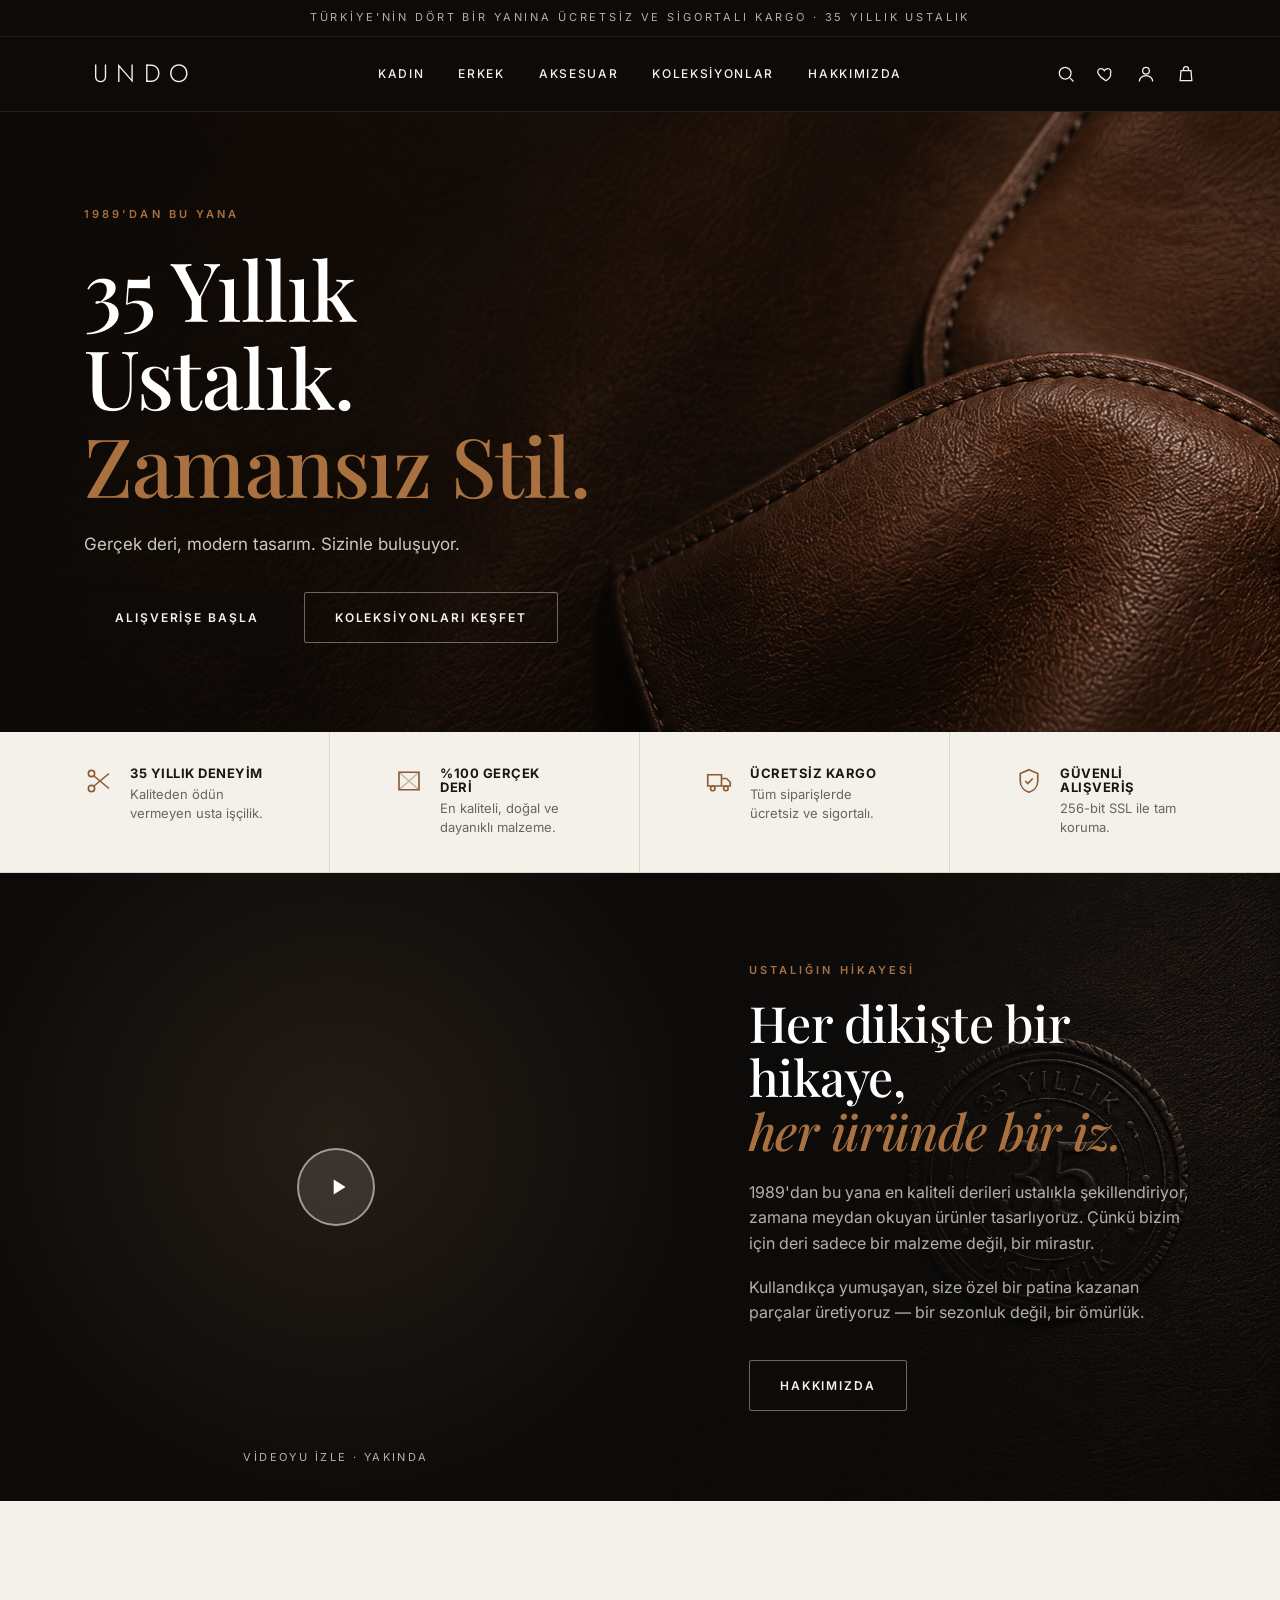
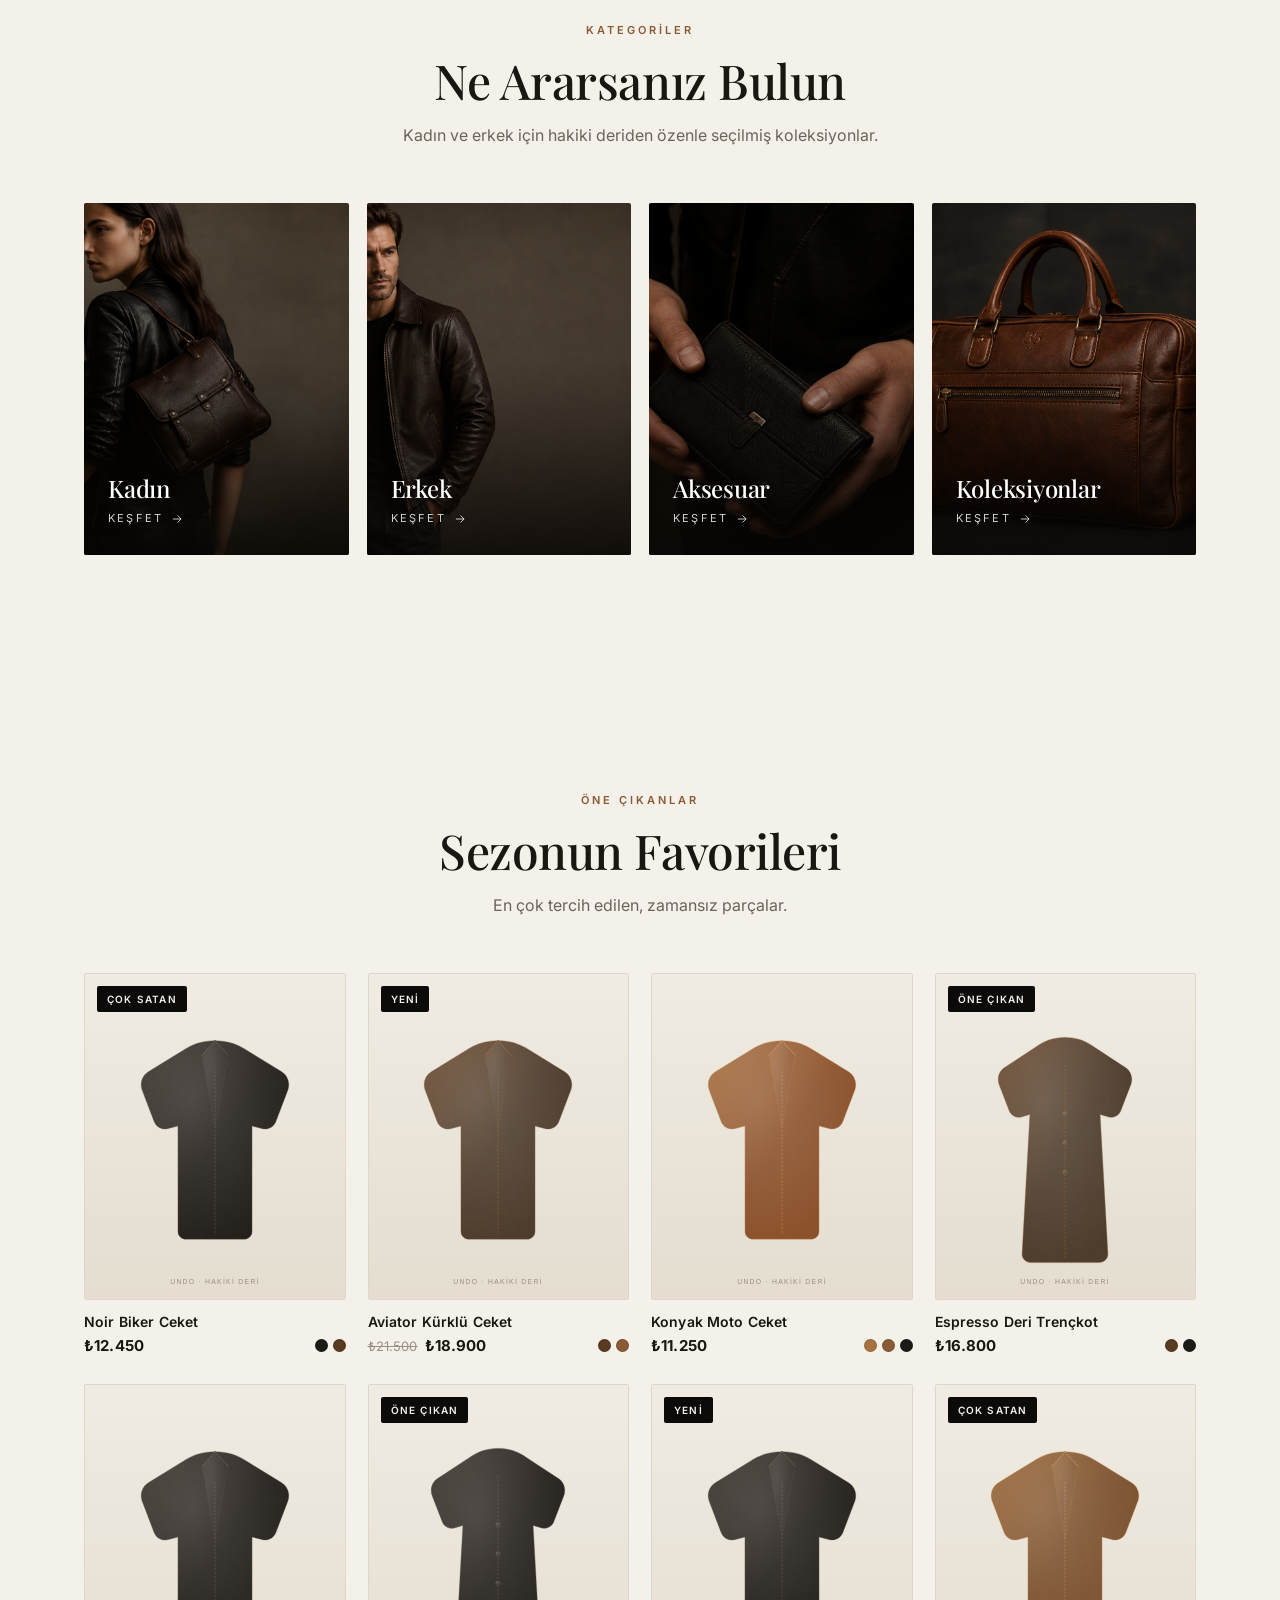
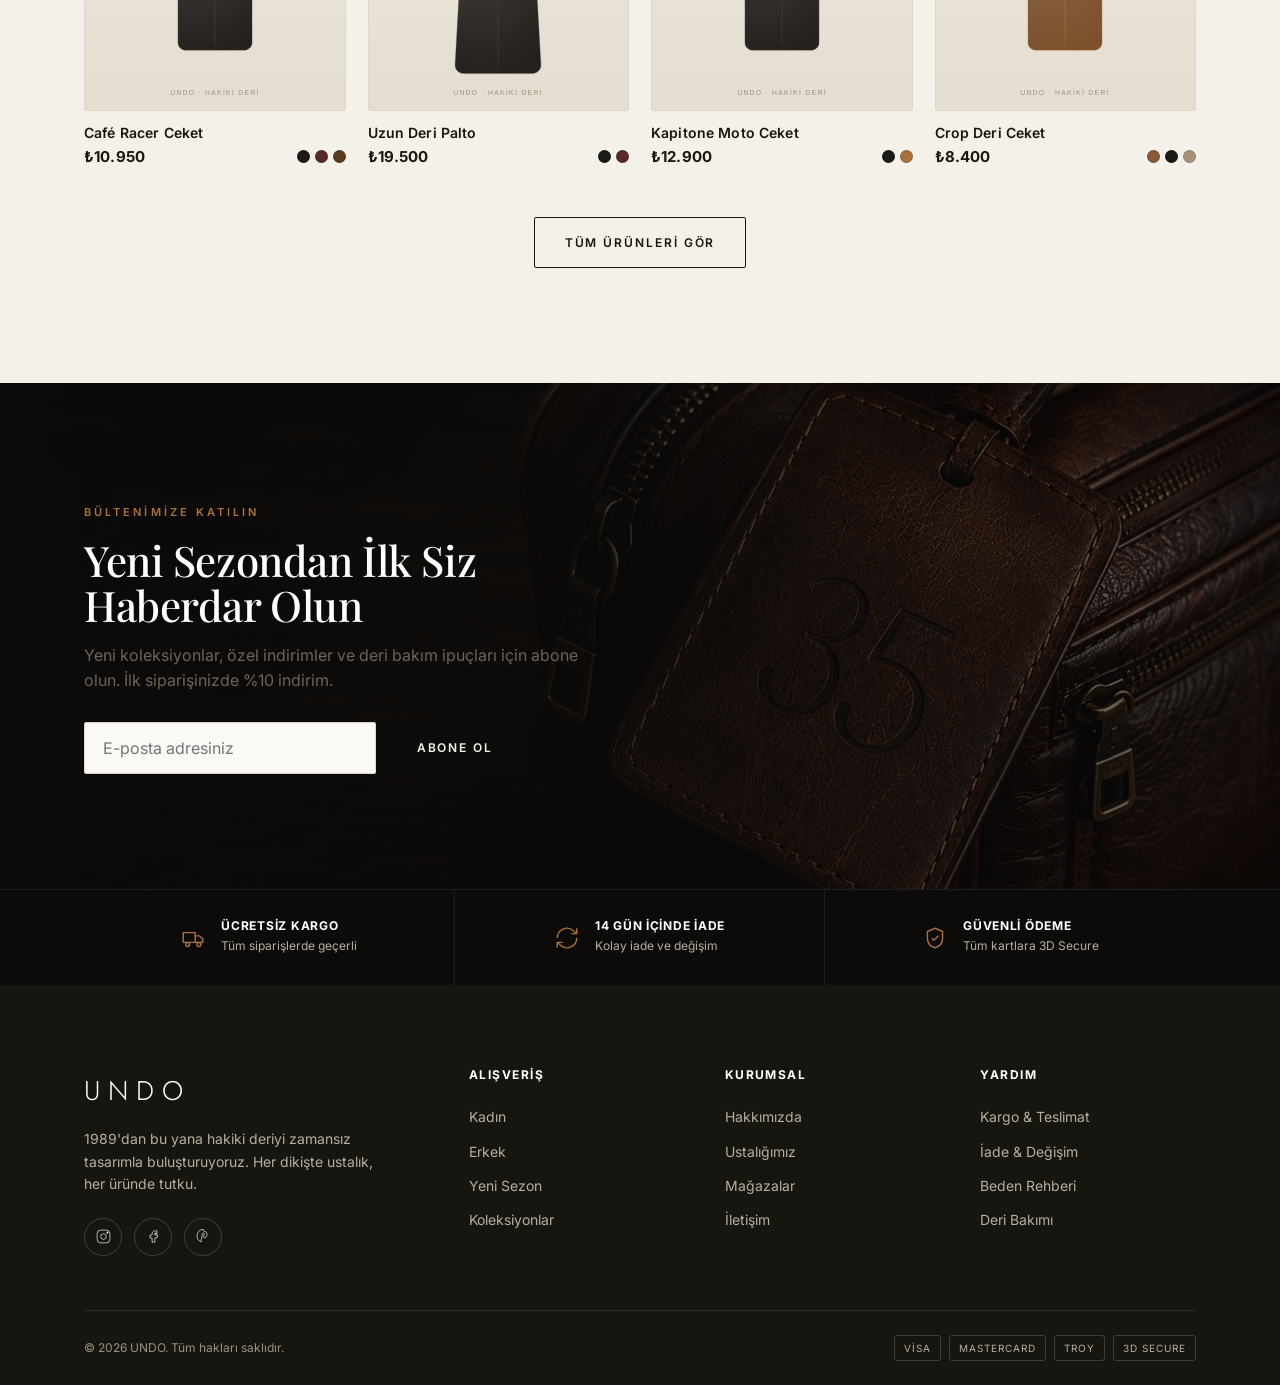
==== index.html @ 6a610bcd "Initial commit — UNDO leather storefront (static site) Full static e-commerce storefront: home, shop" ====
<!DOCTYPE html>
<html lang="tr">
<head>
<meta charset="UTF-8">
<meta name="viewport" content="width=device-width, initial-scale=1">
<title>UNDO — Hakiki Deri Ceket & Palto</title>
<meta name="description" content="35 yıllık ustalık. Zamansız stil. Hakiki deriden el yapımı ceket, palto ve deri giyim koleksiyonu.">
<link rel="preconnect" href="https://fonts.googleapis.com">
<link rel="preconnect" href="https://fonts.gstatic.com" crossorigin>
<link href="https://fonts.googleapis.com/css2?family=Playfair+Display:ital,wght@0,400;0,500;0,600;1,400;1,500&family=Inter:wght@400;500;600;700&family=Jost:wght@300;400;500&display=swap" rel="stylesheet">
<link rel="stylesheet" href="css/style.css">
</head>
<body data-page="home" data-nav="">
<div id="site-header"></div>

<!-- HERO -->
<section class="hero">
  <div class="hero-bg" id="hero-bg"></div>
  <div class="hero-inner">
    <div class="hero-copy">
      <span class="eyebrow" style="color:var(--caramel)">1989'dan bu yana</span>
      <h1>35 Yıllık Ustalık.<span class="thin">Zamansız Stil.</span></h1>
      <p>Gerçek deri, modern tasarım. Sizinle buluşuyor.</p>
      <div class="hero-cta">
        <a href="shop.html" class="btn btn-solid">Alışverişe Başla</a>
        <a href="shop.html" class="btn btn-ghost-dark">Koleksiyonları Keşfet</a>
      </div>
    </div>
  </div>
</section>

<!-- FEATURES -->
<section class="features">
  <div class="wrap" style="padding-inline:0">
    <div class="features-grid" id="feature-strip"></div>
  </div>
</section>

<!-- STORY BAND -->
<section class="story">
  <div class="story-grid">
    <!-- SOL: video alanı — video dosyasını buraya ekle:
         <video src="assets/VIDEO.mp4" poster="assets/hero.png" controls playsinline style="position:absolute;inset:0;width:100%;height:100%;object-fit:cover"></video>
         Video eklendiğinde aşağıdaki play düğmesini/etiketini silebilirsin. -->
    <div class="story-media story-video" id="story-video">
      <button class="video-play" aria-label="Videoyu oynat" onclick="toast('Tanıtım videosu yakında eklenecek')">
        <svg viewBox="0 0 24 24"><path d="M8 5v14l11-7z"/></svg>
      </button>
      <span class="video-label">Videoyu İzle · Yakında</span>
    </div>
    <!-- SAĞ: metin + mühür görseli (arka planda) -->
    <div class="story-copy story-seal reveal">
      <span class="eyebrow" style="color:var(--caramel)">Ustalığın Hikayesi</span>
      <h2>Her dikişte bir hikaye,<br><em>her üründe bir iz.</em></h2>
      <p>1989'dan bu yana en kaliteli derileri ustalıkla şekillendiriyor, zamana meydan okuyan ürünler tasarlıyoruz. Çünkü bizim için deri sadece bir malzeme değil, bir mirastır.</p>
      <p>Kullandıkça yumuşayan, size özel bir patina kazanan parçalar üretiyoruz — bir sezonluk değil, bir ömürlük.</p>
      <a href="about.html" class="btn btn-ghost-dark">Hakkımızda</a>
    </div>
  </div>
</section>

<!-- CATEGORIES -->
<section class="section">
  <div class="wrap">
    <div class="section-head reveal">
      <span class="eyebrow">Kategoriler</span>
      <h2>Ne Ararsanız Bulun</h2>
      <p>Kadın ve erkek için hakiki deriden özenle seçilmiş koleksiyonlar.</p>
    </div>
    <div class="cat-grid reveal" id="home-cats"></div>
  </div>
</section>

<!-- FEATURED PRODUCTS -->
<section class="section">
  <div class="wrap">
    <div class="section-head reveal">
      <span class="eyebrow">Öne Çıkanlar</span>
      <h2>Sezonun Favorileri</h2>
      <p>En çok tercih edilen, zamansız parçalar.</p>
    </div>
    <div class="product-grid cols-4 reveal" id="home-products"></div>
    <div class="center" style="margin-top:48px">
      <a href="shop.html" class="btn btn-outline">Tüm Ürünleri Gör</a>
    </div>
  </div>
</section>

<!-- NEWSLETTER -->
<section class="section news news-photo">
  <div class="wrap">
    <div class="news-inner reveal">
      <span class="eyebrow">Bültenimize Katılın</span>
      <h2>Yeni Sezondan İlk Siz Haberdar Olun</h2>
      <p>Yeni koleksiyonlar, özel indirimler ve deri bakım ipuçları için abone olun. İlk siparişinizde %10 indirim.</p>
      <form class="news-form" onsubmit="event.preventDefault(); this.reset(); toast('Teşekkürler! Aboneliğiniz alındı.');">
        <input type="email" placeholder="E-posta adresiniz" required>
        <button class="btn btn-solid" type="submit">Abone Ol</button>
      </form>
    </div>
  </div>
</section>

<div id="site-footer"></div>

<script src="js/products.js"></script>
<script src="js/auth.js"></script>
<script src="js/app.js"></script>
<script>
  // hero görseli
  document.getElementById("hero-bg").innerHTML = `<img src="${ASSETS.hero}" alt="">`;
  // feature strip
  document.getElementById("feature-strip").innerHTML = [
    [IC.scissors,"35 Yıllık Deneyim","Kaliteden ödün vermeyen usta işçilik."],
    [IC.leather,"%100 Gerçek Deri","En kaliteli, doğal ve dayanıklı malzeme."],
    [IC.truck,"Ücretsiz Kargo","Tüm siparişlerde ücretsiz ve sigortalı."],
    [IC.shield,"Güvenli Alışveriş","256-bit SSL ile tam koruma."],
  ].map(([ic,t,p])=>`<div class="feature">${ic}<div><h4>${t}</h4><p>${p}</p></div></div>`).join("");
</script>
</body>
</html>
---- css/style.css ----
/* ============================================================
   35 — Leather Atelier  ·  Design System
   Modern luxury · minimal · warm
   ============================================================ */

/* ---------- Design Tokens ---------- */
:root {
  /* Surfaces */
  --ink:        #0c0b0a;   /* near-black header / footer */
  --ink-soft:   #17150f;
  --cream:      #f4f1ea;   /* page background */
  --cream-2:    #eae5db;   /* alt band */
  --paper:      #fbf9f5;   /* cards */
  --line:       #ded7c9;   /* hairlines */
  --line-dark:  #2a2620;

  /* Text */
  --text:       #1a1712;
  --text-soft:  #6d6459;
  --text-mute:  #9a9184;
  --on-dark:    #f4f1ea;
  --on-dark-soft:#b7 afa0;
  --on-dark-soft:#b7afa0;

  /* Leather accents */
  --tan:        #8a5a34;
  --tan-deep:   #6b431f;
  --caramel:    #a9713f;
  --espresso:   #3b2a1c;

  /* Feedback */
  --gold:       #b8863b;

  /* Type */
  --serif: "Playfair Display", "Times New Roman", serif;
  --sans:  "Inter", "Helvetica Neue", Arial, sans-serif;

  /* Rhythm */
  --wrap: 1240px;
  --gutter: clamp(20px, 5vw, 64px);
  --radius: 2px;
  --ease: cubic-bezier(.22,.61,.36,1);
  --shadow: 0 18px 50px -24px rgba(30,22,12,.35);
  --shadow-sm: 0 8px 24px -16px rgba(30,22,12,.4);
}

/* ---------- Reset ---------- */
*,*::before,*::after { box-sizing: border-box; margin: 0; padding: 0; }
html { scroll-behavior: smooth; -webkit-text-size-adjust: 100%; }
body {
  font-family: var(--sans);
  background: var(--cream);
  color: var(--text);
  line-height: 1.6;
  font-size: 16px;
  -webkit-font-smoothing: antialiased;
  text-rendering: optimizeLegibility;
  overflow-x: hidden;
}
img { max-width: 100%; display: block; }
a { color: inherit; text-decoration: none; }
button { font-family: inherit; cursor: pointer; border: none; background: none; color: inherit; }
ul { list-style: none; }
input, select, textarea { font-family: inherit; font-size: inherit; color: inherit; }

h1,h2,h3,h4 { font-family: var(--serif); font-weight: 500; line-height: 1.08; letter-spacing: -0.01em; }

/* ---------- Layout helpers ---------- */
.wrap { max-width: var(--wrap); margin-inline: auto; padding-inline: var(--gutter); }
.eyebrow {
  font-size: 11px; letter-spacing: .28em; text-transform: uppercase;
  color: var(--tan); font-weight: 600;
}
.center { text-align: center; }
.muted { color: var(--text-soft); }

/* ---------- Buttons ---------- */
.btn {
  display: inline-flex; align-items: center; justify-content: center; gap: 10px;
  padding: 15px 30px; font-size: 12px; letter-spacing: .16em; text-transform: uppercase;
  font-weight: 600; border-radius: var(--radius); transition: all .35s var(--ease);
  border: 1px solid transparent; white-space: nowrap;
}
.btn-solid { background: var(--ink); color: var(--on-dark); }
.btn-solid:hover { background: var(--tan-deep); transform: translateY(-2px); }
.btn-outline { background: transparent; color: var(--text); border-color: var(--text); }
.btn-outline:hover { background: var(--text); color: var(--cream); }
.btn-ghost-dark { background: transparent; color: var(--on-dark); border-color: rgba(244,241,234,.4); }
.btn-ghost-dark:hover { background: var(--on-dark); color: var(--ink); border-color: var(--on-dark); }
.btn-block { width: 100%; }
.btn-sm { padding: 11px 20px; font-size: 11px; }

/* ============================================================
   HEADER
   ============================================================ */
.topbar {
  background: var(--ink); color: var(--on-dark);
  text-align: center; font-size: 11px; letter-spacing: .26em; text-transform: uppercase;
  padding: 9px 16px; border-bottom: 1px solid rgba(244,241,234,.08);
  color: var(--on-dark-soft);
}
.site-header {
  position: sticky; top: 0; z-index: 60;
  background: var(--ink); color: var(--on-dark);
  border-bottom: 1px solid rgba(244,241,234,.1);
}
.header-inner {
  display: grid; grid-template-columns: 1fr auto 1fr; align-items: center;
  height: 74px; gap: 20px;
}
.brand { display: flex; align-items: baseline; font-family: "Jost", var(--sans); }
.brand .mark { font-size: 25px; font-weight: 300; line-height: 1; letter-spacing: .34em; text-transform: uppercase; padding-left: .34em; }
.brand .sub { font-size: 9px; letter-spacing: .3em; text-transform: uppercase; color: var(--on-dark-soft); font-family: var(--sans); }

.main-nav { display: flex; justify-content: center; gap: 34px; }
.main-nav a {
  font-size: 12px; letter-spacing: .14em; text-transform: uppercase; font-weight: 500;
  color: var(--on-dark); position: relative; padding: 6px 0; transition: color .3s;
}
.main-nav a::after {
  content: ""; position: absolute; left: 0; bottom: -2px; height: 1px; width: 0;
  background: var(--caramel); transition: width .35s var(--ease);
}
.main-nav a:hover { color: #fff; }
.main-nav a:hover::after, .main-nav a.active::after { width: 100%; }
.main-nav a.active { color: #fff; }

.header-actions { display: flex; justify-content: flex-end; align-items: center; gap: 20px; }
.icon-btn { display: inline-flex; color: var(--on-dark); transition: color .3s, transform .3s; position: relative; }
.icon-btn:hover { color: var(--caramel); transform: translateY(-1px); }
.icon-btn svg { width: 20px; height: 20px; stroke-width: 1.5; }
.cart-count {
  position: absolute; top: -8px; right: -10px; min-width: 17px; height: 17px; padding: 0 4px;
  background: var(--caramel); color: #fff; border-radius: 999px;
  font-size: 10px; font-weight: 700; display: flex; align-items: center; justify-content: center;
  font-family: var(--sans); letter-spacing: 0; transform: scale(0); transition: transform .3s var(--ease);
}
.cart-count.show { transform: scale(1); }
.menu-toggle { display: none; color: var(--on-dark); }
.menu-toggle svg { width: 24px; height: 24px; }

/* mobile drawer */
.mobile-nav {
  position: fixed; inset: 0 0 0 auto; width: min(82vw, 340px); background: var(--ink);
  color: var(--on-dark); z-index: 90; transform: translateX(100%); transition: transform .45s var(--ease);
  padding: 90px 34px 40px; display: flex; flex-direction: column; gap: 4px;
}
.mobile-nav.open { transform: translateX(0); box-shadow: -30px 0 60px -20px rgba(0,0,0,.6); }
.mobile-nav a { font-family: var(--serif); font-size: 24px; padding: 12px 0; border-bottom: 1px solid rgba(244,241,234,.09); }
.mobile-nav .close { position: absolute; top: 26px; right: 28px; color: var(--on-dark); }
.mobile-nav .close svg { width: 26px; height: 26px; }
.scrim { position: fixed; inset: 0; background: rgba(8,7,6,.55); backdrop-filter: blur(2px); z-index: 80; opacity: 0; visibility: hidden; transition: .4s; }
.scrim.open { opacity: 1; visibility: visible; }

/* ============================================================
   HERO
   ============================================================ */
.hero {
  position: relative; min-height: 620px; display: flex; align-items: center;
  color: var(--on-dark); overflow: hidden; background: var(--espresso);
}
.hero-bg { position: absolute; inset: 0; z-index: 0; }
.hero-bg img, .hero-bg svg { width: 100%; height: 100%; object-fit: cover; }
.hero::after {
  content: ""; position: absolute; inset: 0; z-index: 1;
  background: linear-gradient(90deg, rgba(10,8,6,.82) 0%, rgba(10,8,6,.55) 42%, rgba(10,8,6,.15) 100%);
}
.hero-inner { position: relative; z-index: 2; max-width: var(--wrap); margin-inline: auto; padding-inline: var(--gutter); width: 100%; }
.hero-copy { max-width: 560px; }
.hero h1 { font-size: clamp(44px, 6.4vw, 82px); color: #fff; margin: 18px 0 22px; }
.hero h1 .thin { display: block; color: var(--caramel); }
.hero p { font-size: 17px; color: rgba(244,241,234,.82); max-width: 400px; margin-bottom: 34px; }
.hero-cta { display: flex; gap: 14px; flex-wrap: wrap; }

/* ============================================================
   FEATURE STRIP
   ============================================================ */
.features { border-bottom: 1px solid var(--line); background: var(--cream); }
.features-grid { display: grid; grid-template-columns: repeat(4,1fr); }
.feature {
  display: flex; gap: 16px; align-items: flex-start; padding: 34px var(--gutter);
  border-right: 1px solid var(--line);
}
.feature:last-child { border-right: none; }
.feature svg { width: 30px; height: 30px; stroke: var(--tan); stroke-width: 1.3; flex-shrink: 0; }
.feature h4 { font-family: var(--sans); font-size: 13px; letter-spacing: .04em; text-transform: uppercase; margin-bottom: 5px; font-weight: 700; }
.feature p { font-size: 13px; color: var(--text-soft); line-height: 1.5; }

/* ============================================================
   SECTION SHELL
   ============================================================ */
.section { padding: clamp(64px, 9vw, 118px) 0; }
.section-head { text-align: center; max-width: 620px; margin: 0 auto 54px; }
.section-head h2 { font-size: clamp(30px, 4.2vw, 48px); margin: 14px 0 16px; }
.section-head p { color: var(--text-soft); font-size: 16px; }

/* ============================================================
   CATEGORY GRID
   ============================================================ */
.cat-grid { display: grid; grid-template-columns: repeat(4,1fr); gap: 18px; }
.cat-card {
  position: relative; aspect-ratio: 3/4; overflow: hidden; border-radius: var(--radius);
  display: flex; align-items: flex-end; color: #fff; isolation: isolate;
}
.cat-card img, .cat-card .ph { position: absolute; inset: 0; width: 100%; height: 100%; object-fit: cover; z-index: -2; transition: transform 1.1s var(--ease); }
.cat-card::after { content: ""; position: absolute; inset: 0; z-index: -1; background: linear-gradient(to top, rgba(8,6,4,.78) 0%, rgba(8,6,4,.1) 55%, transparent 100%); }
.cat-card:hover img, .cat-card:hover .ph { transform: scale(1.06); }
.cat-card .cat-label { padding: 26px 24px; width: 100%; }
.cat-card .cat-label h3 { font-size: 24px; color: #fff; }
.cat-card .cat-label span { font-size: 11px; letter-spacing: .2em; text-transform: uppercase; color: rgba(255,255,255,.82); display: inline-flex; align-items: center; gap: 7px; margin-top: 8px; }
.cat-card .cat-label span svg { width: 14px; height: 14px; transition: transform .4s var(--ease); }
.cat-card:hover .cat-label span svg { transform: translateX(5px); }

/* ============================================================
   PRODUCT CARD / GRID
   ============================================================ */
.product-grid { display: grid; grid-template-columns: repeat(3,1fr); gap: 26px 22px; }
.product-grid.cols-4 { grid-template-columns: repeat(4,1fr); }
.product-card { position: relative; }
.product-card .thumb {
  position: relative; aspect-ratio: 4/5; background: var(--paper);
  border: 1px solid var(--line); border-radius: var(--radius); overflow: hidden; margin-bottom: 14px;
}
.product-card .thumb img, .product-card .thumb .ph { width: 100%; height: 100%; object-fit: cover; transition: transform .9s var(--ease), opacity .5s; }
.product-card:hover .thumb img, .product-card:hover .thumb .ph { transform: scale(1.05); }
.product-card .badge {
  position: absolute; top: 12px; left: 12px; z-index: 2; background: var(--ink); color: var(--on-dark);
  font-size: 10px; letter-spacing: .12em; text-transform: uppercase; padding: 5px 10px; border-radius: var(--radius); font-weight: 600;
}
.wish {
  position: absolute; top: 10px; right: 10px; z-index: 2; width: 34px; height: 34px; border-radius: 999px;
  background: rgba(251,249,245,.9); display: flex; align-items: center; justify-content: center;
  opacity: 0; transform: translateY(-6px); transition: .35s var(--ease); backdrop-filter: blur(4px);
}
.product-card:hover .wish { opacity: 1; transform: translateY(0); }
.wish svg { width: 17px; height: 17px; stroke: var(--text); stroke-width: 1.6; fill: none; transition: .3s; }
.wish.active svg, .wish:hover svg { fill: var(--tan); stroke: var(--tan); }
.quick-add {
  position: absolute; left: 12px; right: 12px; bottom: 12px; z-index: 2;
  opacity: 0; transform: translateY(10px); transition: .4s var(--ease);
}
.product-card:hover .quick-add { opacity: 1; transform: translateY(0); }
.product-info h3 { font-family: var(--sans); font-size: 14px; font-weight: 600; letter-spacing: .01em; margin-bottom: 5px; }
.product-info h3 a:hover { color: var(--tan); }
.product-meta { display: flex; align-items: center; justify-content: space-between; }
.price { font-size: 15px; font-weight: 700; letter-spacing: .01em; }
.price .old { color: var(--text-mute); text-decoration: line-through; font-weight: 400; font-size: 13px; margin-right: 7px; }
.swatch-row { display: flex; gap: 5px; }
.swatch { width: 13px; height: 13px; border-radius: 999px; border: 1px solid rgba(0,0,0,.15); }

/* ============================================================
   STORY BAND
   ============================================================ */
.story { background: var(--ink); color: var(--on-dark); position: relative; overflow: hidden; }
.story-grid { display: grid; grid-template-columns: 1.05fr .95fr; align-items: stretch; }
.story-media { position: relative; min-height: 460px; }
.story-media img, .story-media .ph { position: absolute; inset: 0; width: 100%; height: 100%; object-fit: cover; }
.story-copy { padding: clamp(48px, 7vw, 96px) clamp(32px, 6vw, 84px); display: flex; flex-direction: column; justify-content: center; }
.story-copy h2 { font-size: clamp(30px, 4vw, 50px); color: #fff; margin: 16px 0 22px; }
.story-copy h2 em { font-style: italic; color: var(--caramel); }
.story-copy p { color: rgba(244,241,234,.72); margin-bottom: 18px; max-width: 460px; }
.story-copy .btn { margin-top: 16px; align-self: flex-start; }

/* ============================================================
   NEWSLETTER
   ============================================================ */
.news { background: var(--cream-2); }
/* Newsletter — foto arka planlı varyant (mockup) */
.news-photo { position: relative; overflow: hidden; background: var(--ink); }
.news-photo::before { content: ""; position: absolute; inset: 0; z-index: 0;
  background: url("../assets/footer.png") center right / cover no-repeat; opacity: .55; }
.news-photo::after { content: ""; position: absolute; inset: 0; z-index: 1;
  background: linear-gradient(90deg, rgba(12,11,10,.94) 0%, rgba(12,11,10,.62) 55%, rgba(12,11,10,.2) 100%); }
.news-photo .news-inner { position: relative; z-index: 2; margin: 0; text-align: left; max-width: 520px; }
.news-photo .eyebrow { color: var(--caramel); }
.news-photo h2 { color: #fff; }
.news-photo p { color: rgba(244,241,234,.82); }
.news-photo .news-form { margin: 0; }
.news-inner { text-align: center; max-width: 560px; margin: 0 auto; }
.news h2 { font-size: clamp(28px, 3.6vw, 42px); margin: 14px 0 14px; }
.news p { color: var(--text-soft); margin-bottom: 28px; }
.news-form { display: flex; gap: 10px; max-width: 440px; margin: 0 auto; }
.news-form input {
  flex: 1; padding: 15px 18px; border: 1px solid var(--line); background: var(--paper);
  border-radius: var(--radius); outline: none; transition: border-color .3s;
}
.news-form input:focus { border-color: var(--tan); }

/* ============================================================
   FOOTER
   ============================================================ */
.trust-bar { background: var(--ink); color: var(--on-dark); border-top: 1px solid rgba(244,241,234,.08); }
.trust-grid { display: grid; grid-template-columns: repeat(3,1fr); }
.trust { display: flex; gap: 15px; align-items: center; padding: 30px var(--gutter); border-right: 1px solid rgba(244,241,234,.08); justify-content: center; }
.trust:last-child { border-right: none; }
.trust svg { width: 26px; height: 26px; stroke: var(--caramel); stroke-width: 1.3; }
.trust h4 { font-family: var(--sans); font-size: 12px; text-transform: uppercase; letter-spacing: .06em; font-weight: 700; color: #fff; margin-bottom: 3px; }
.trust p { font-size: 12px; color: var(--on-dark-soft); }

.site-footer { background: var(--ink-soft); color: var(--on-dark); padding: clamp(56px,7vw,84px) 0 0; }
.footer-top { display: grid; grid-template-columns: 1.6fr 1fr 1fr 1fr; gap: 40px; padding-bottom: 54px; }
.footer-brand .mark { font-family: "Jost", var(--sans); font-size: 27px; font-weight: 300; letter-spacing: .3em; text-transform: uppercase; color: #fff; }
.footer-brand p { color: var(--on-dark-soft); font-size: 14px; margin: 16px 0 22px; max-width: 300px; }
.socials { display: flex; gap: 12px; }
.socials a { width: 38px; height: 38px; border: 1px solid rgba(244,241,234,.18); border-radius: 999px; display: flex; align-items: center; justify-content: center; transition: .3s; }
.socials a:hover { background: var(--caramel); border-color: var(--caramel); }
.socials svg { width: 17px; height: 17px; }
.footer-col h4 { font-family: var(--sans); font-size: 12px; text-transform: uppercase; letter-spacing: .12em; color: #fff; margin-bottom: 18px; font-weight: 700; }
.footer-col a { display: block; color: var(--on-dark-soft); font-size: 14px; padding: 6px 0; transition: color .3s, padding-left .3s; }
.footer-col a:hover { color: #fff; padding-left: 4px; }
.footer-bottom { border-top: 1px solid rgba(244,241,234,.1); padding: 24px 0; display: flex; justify-content: space-between; align-items: center; gap: 16px; flex-wrap: wrap; }
.footer-bottom p { font-size: 12px; color: var(--text-mute); }
.pay-icons { display: flex; gap: 8px; align-items: center; }
.pay-icons span { font-size: 10px; letter-spacing: .1em; color: var(--on-dark-soft); border: 1px solid rgba(244,241,234,.18); padding: 4px 9px; border-radius: 3px; text-transform: uppercase; }

/* ============================================================
   BREADCRUMB
   ============================================================ */
.breadcrumb { padding: 22px 0; font-size: 12px; letter-spacing: .04em; color: var(--text-soft); }
.breadcrumb a:hover { color: var(--tan); }
.breadcrumb .sep { margin: 0 9px; color: var(--text-mute); }
.breadcrumb .current { color: var(--text); }

/* ============================================================
   SHOP LAYOUT (listing)
   ============================================================ */
.shop-head { padding: 8px 0 30px; border-bottom: 1px solid var(--line); margin-bottom: 34px; }
.shop-head h1 { font-size: clamp(30px,4vw,46px); }
.shop-head p { color: var(--text-soft); margin-top: 8px; }
.shop-layout { display: grid; grid-template-columns: 240px 1fr; gap: 46px; align-items: start; padding-bottom: 90px; }
.filters { position: sticky; top: 96px; }
.close-filters { display: none; }
.filter-block { padding: 22px 0; border-bottom: 1px solid var(--line); }
.filter-block:first-child { padding-top: 0; }
.filter-block h4 { font-family: var(--sans); font-size: 12px; letter-spacing: .14em; text-transform: uppercase; font-weight: 700; margin-bottom: 16px; }
.filter-opt { display: flex; align-items: center; gap: 10px; padding: 6px 0; font-size: 14px; color: var(--text-soft); cursor: pointer; transition: color .25s; }
.filter-opt:hover { color: var(--text); }
.filter-opt input { accent-color: var(--tan); width: 15px; height: 15px; }
.filter-opt.active { color: var(--text); font-weight: 500; }
.color-opts { display: flex; gap: 10px; flex-wrap: wrap; }
.color-dot { width: 26px; height: 26px; border-radius: 999px; border: 2px solid transparent; box-shadow: 0 0 0 1px var(--line); cursor: pointer; transition: .25s; }
.color-dot:hover, .color-dot.active { border-color: var(--paper); box-shadow: 0 0 0 1px var(--tan); transform: scale(1.08); }

.shop-toolbar { display: flex; justify-content: space-between; align-items: center; margin-bottom: 26px; }
.result-count { font-size: 13px; color: var(--text-soft); }
.sort-wrap { display: flex; align-items: center; gap: 10px; font-size: 13px; }
.sort-wrap select { padding: 9px 32px 9px 14px; border: 1px solid var(--line); background: var(--paper) url("data:image/svg+xml;charset=utf8,%3Csvg xmlns='http://www.w3.org/2000/svg' width='12' height='12' viewBox='0 0 24 24' fill='none' stroke='%236d6459' stroke-width='2'%3E%3Cpath d='M6 9l6 6 6-6'/%3E%3C/svg%3E") no-repeat right 12px center; border-radius: var(--radius); appearance: none; cursor: pointer; }
.filter-toggle-mobile { display: none; }

/* ============================================================
   PRODUCT DETAIL
   ============================================================ */
.pdp { display: grid; grid-template-columns: 1fr 1fr; gap: 60px; padding: 20px 0 90px; align-items: start; }
.gallery { display: grid; grid-template-columns: 76px 1fr; gap: 16px; position: sticky; top: 96px; }
.thumbs { display: flex; flex-direction: column; gap: 12px; }
.thumbs button { aspect-ratio: 4/5; border: 1px solid var(--line); border-radius: var(--radius); overflow: hidden; background: var(--paper); transition: border-color .3s; }
.thumbs button.active { border-color: var(--ink); }
.thumbs img, .thumbs .ph { width: 100%; height: 100%; object-fit: cover; }
.main-image { aspect-ratio: 4/5; border: 1px solid var(--line); border-radius: var(--radius); overflow: hidden; background: var(--paper); }
.main-image img, .main-image .ph { width: 100%; height: 100%; object-fit: cover; }

.pdp-info { padding-top: 6px; }
.pdp-info h1 { font-size: clamp(28px, 3.4vw, 42px); margin: 8px 0 14px; }
.rating { display: flex; align-items: center; gap: 8px; margin-bottom: 18px; font-size: 13px; color: var(--text-soft); }
.stars { display: inline-flex; gap: 2px; }
.stars svg { width: 15px; height: 15px; fill: var(--gold); stroke: var(--gold); }
.stars svg.empty { fill: none; stroke: var(--line); }
.pdp-price { font-size: 26px; font-weight: 700; margin-bottom: 22px; }
.pdp-price .old { color: var(--text-mute); text-decoration: line-through; font-weight: 400; font-size: 18px; margin-right: 10px; }
.pdp-desc { color: var(--text-soft); margin-bottom: 26px; line-height: 1.7; }
.opt-label { font-size: 12px; letter-spacing: .08em; text-transform: uppercase; font-weight: 700; margin-bottom: 12px; }
.opt-label span { color: var(--text-soft); font-weight: 400; text-transform: none; letter-spacing: 0; margin-left: 8px; }
.color-select { display: flex; gap: 12px; margin-bottom: 26px; }
.color-select .color-dot { width: 32px; height: 32px; }
.size-select { display: flex; gap: 10px; margin-bottom: 30px; flex-wrap: wrap; }
.size-btn { min-width: 48px; height: 46px; padding: 0 12px; border: 1px solid var(--line); border-radius: var(--radius); font-size: 13px; font-weight: 600; transition: .25s; background: var(--paper); }
.size-btn:hover { border-color: var(--text); }
.size-btn.active { background: var(--ink); color: var(--on-dark); border-color: var(--ink); }
.size-btn.disabled { opacity: .35; text-decoration: line-through; cursor: not-allowed; }
.qty-row { display: flex; gap: 14px; margin-bottom: 20px; align-items: stretch; }
.qty-stepper { display: flex; align-items: center; border: 1px solid var(--line); border-radius: var(--radius); }
.qty-stepper button { width: 46px; height: 52px; font-size: 18px; color: var(--text-soft); transition: color .2s; }
.qty-stepper button:hover { color: var(--text); }
.qty-stepper input { width: 44px; text-align: center; border: none; outline: none; background: transparent; font-weight: 600; }
.pdp-actions { display: flex; flex-direction: column; gap: 12px; margin-bottom: 26px; }
.pdp-actions .btn { height: 52px; }
.pdp-assurances { display: grid; grid-template-columns: repeat(3,1fr); gap: 14px; border-top: 1px solid var(--line); border-bottom: 1px solid var(--line); padding: 22px 0; margin-bottom: 30px; }
.assurance { display: flex; gap: 10px; align-items: flex-start; }
.assurance svg { width: 22px; height: 22px; stroke: var(--tan); stroke-width: 1.3; flex-shrink: 0; }
.assurance h5 { font-family: var(--sans); font-size: 12px; font-weight: 700; margin-bottom: 2px; }
.assurance p { font-size: 11px; color: var(--text-soft); line-height: 1.4; }

/* tabs */
.tabs { border-top: 1px solid var(--line); margin-top: 60px; }
.tab-nav { display: flex; gap: 34px; border-bottom: 1px solid var(--line); }
.tab-nav button { padding: 20px 0; font-size: 13px; letter-spacing: .1em; text-transform: uppercase; font-weight: 600; color: var(--text-mute); position: relative; }
.tab-nav button.active { color: var(--text); }
.tab-nav button.active::after { content: ""; position: absolute; left: 0; bottom: -1px; height: 2px; width: 100%; background: var(--ink); }
.tab-body { padding: 34px 0; max-width: 760px; }
.tab-panel { display: none; }
.tab-panel.active { display: block; }
.tab-panel p { color: var(--text-soft); margin-bottom: 14px; line-height: 1.7; }
.tab-panel ul { display: grid; gap: 10px; }
.tab-panel ul li { position: relative; padding-left: 22px; color: var(--text-soft); }
.tab-panel ul li::before { content: ""; position: absolute; left: 0; top: 9px; width: 6px; height: 6px; background: var(--tan); border-radius: 999px; }

/* ============================================================
   CART
   ============================================================ */
.page-hero { padding: 46px 0 30px; border-bottom: 1px solid var(--line); margin-bottom: 40px; text-align: center; }
.page-hero h1 { font-size: clamp(32px,4.4vw,52px); }
.page-hero p { color: var(--text-soft); margin-top: 10px; }

.cart-layout { display: grid; grid-template-columns: 1fr 370px; gap: 46px; align-items: start; padding-bottom: 90px; }
.cart-items { display: flex; flex-direction: column; }
.cart-row { display: grid; grid-template-columns: 96px 1fr auto; gap: 20px; padding: 26px 0; border-bottom: 1px solid var(--line); align-items: center; }
.cart-row:first-child { padding-top: 0; }
.cart-thumb { aspect-ratio: 4/5; border: 1px solid var(--line); border-radius: var(--radius); overflow: hidden; background: var(--paper); }
.cart-thumb img, .cart-thumb .ph { width: 100%; height: 100%; object-fit: cover; }
.cart-detail h3 { font-family: var(--sans); font-size: 15px; font-weight: 600; margin-bottom: 5px; }
.cart-detail .variant { font-size: 12px; color: var(--text-soft); margin-bottom: 12px; }
.cart-detail .row-controls { display: flex; align-items: center; gap: 18px; }
.cart-detail .qty-stepper button { height: 38px; width: 36px; }
.remove-btn { font-size: 12px; color: var(--text-mute); display: inline-flex; align-items: center; gap: 5px; transition: color .25s; }
.remove-btn:hover { color: var(--tan-deep); }
.remove-btn svg { width: 14px; height: 14px; }
.cart-row .line-price { font-weight: 700; font-size: 16px; text-align: right; }

.summary { background: var(--paper); border: 1px solid var(--line); border-radius: var(--radius); padding: 30px; position: sticky; top: 96px; }
.summary h3 { font-family: var(--sans); font-size: 13px; letter-spacing: .12em; text-transform: uppercase; font-weight: 700; margin-bottom: 22px; }
.summary-row { display: flex; justify-content: space-between; padding: 9px 0; font-size: 14px; color: var(--text-soft); }
.summary-row.total { border-top: 1px solid var(--line); margin-top: 12px; padding-top: 18px; font-size: 19px; font-weight: 700; color: var(--text); }
.summary .btn { margin-top: 22px; }
.promo { display: flex; gap: 8px; margin: 20px 0; }
.promo input { flex: 1; padding: 12px 14px; border: 1px solid var(--line); background: var(--cream); border-radius: var(--radius); outline: none; font-size: 13px; }
.free-ship-note { font-size: 12px; color: var(--tan-deep); margin-top: 14px; display: flex; gap: 7px; align-items: center; }
.free-ship-note svg { width: 15px; height: 15px; stroke: var(--tan-deep); }

.empty-state { text-align: center; padding: 70px 20px; }
.empty-state svg { width: 54px; height: 54px; stroke: var(--line-dark); stroke-width: 1; margin-bottom: 20px; color: var(--text-mute); }
.empty-state h3 { font-size: 26px; margin-bottom: 10px; }
.empty-state p { color: var(--text-soft); margin-bottom: 26px; }

/* ============================================================
   CHECKOUT
   ============================================================ */
.checkout-layout { display: grid; grid-template-columns: 1fr 400px; gap: 56px; align-items: start; padding-bottom: 90px; }
.form-section { margin-bottom: 40px; }
.form-section h3 { font-family: var(--sans); font-size: 13px; letter-spacing: .1em; text-transform: uppercase; font-weight: 700; margin-bottom: 20px; display: flex; align-items: center; gap: 10px; }
.form-section h3 .num { width: 24px; height: 24px; border-radius: 999px; background: var(--ink); color: var(--on-dark); font-size: 12px; display: inline-flex; align-items: center; justify-content: center; }
.form-grid { display: grid; grid-template-columns: 1fr 1fr; gap: 16px; }
.field { display: flex; flex-direction: column; gap: 7px; }
.field.full { grid-column: 1 / -1; }
.field label { font-size: 12px; font-weight: 600; letter-spacing: .02em; color: var(--text-soft); }
.field input, .field select { padding: 14px 15px; border: 1px solid var(--line); background: var(--paper); border-radius: var(--radius); outline: none; transition: border-color .3s; }
.field input:focus, .field select:focus { border-color: var(--tan); }
.pay-method { border: 1px solid var(--line); border-radius: var(--radius); padding: 16px 18px; display: flex; align-items: center; gap: 12px; margin-bottom: 12px; cursor: pointer; transition: border-color .3s; }
.pay-method.active { border-color: var(--ink); }
.pay-method input { accent-color: var(--tan); }
.pay-method .pm-label { font-size: 14px; font-weight: 600; }
.order-line { display: flex; gap: 14px; padding: 14px 0; border-bottom: 1px solid var(--line); }
.order-line .cart-thumb { width: 60px; }
.order-line .ol-info { flex: 1; }
.order-line .ol-info h4 { font-family: var(--sans); font-size: 13px; font-weight: 600; margin-bottom: 3px; }
.order-line .ol-info span { font-size: 12px; color: var(--text-soft); }
.order-line .ol-price { font-weight: 700; font-size: 14px; }

/* ============================================================
   ABOUT
   ============================================================ */
.about-hero { position: relative; min-height: 460px; display: flex; align-items: center; color: #fff; overflow: hidden; background: var(--espresso); }
.about-hero .hero-bg::after { content:""; position:absolute; inset:0; background: rgba(10,8,6,.55); }
.about-hero-inner { position: relative; z-index: 2; text-align: center; max-width: 720px; margin: 0 auto; padding-inline: var(--gutter); }
.about-hero h1 { font-size: clamp(40px,6vw,74px); color: #fff; margin: 16px 0; }
.about-hero p { font-size: 18px; color: rgba(244,241,234,.85); }
.about-stats { display: grid; grid-template-columns: repeat(4,1fr); border-bottom: 1px solid var(--line); }
.stat { text-align: center; padding: 46px 20px; border-right: 1px solid var(--line); }
.stat:last-child { border-right: none; }
.stat .num { font-family: var(--serif); font-size: clamp(38px,5vw,60px); color: var(--tan-deep); line-height: 1; }
.stat .lbl { font-size: 12px; letter-spacing: .12em; text-transform: uppercase; color: var(--text-soft); margin-top: 12px; }
.split { display: grid; grid-template-columns: 1fr 1fr; gap: 0; align-items: stretch; }
.split.rev .split-media { order: 2; }
.split-media { position: relative; min-height: 480px; }
.split-media img, .split-media .ph { position: absolute; inset: 0; width: 100%; height: 100%; object-fit: cover; }
.split-copy { padding: clamp(48px,7vw,96px) clamp(32px,6vw,80px); display: flex; flex-direction: column; justify-content: center; }
.split-copy h2 { font-size: clamp(28px,3.8vw,44px); margin: 14px 0 20px; }
.split-copy p { color: var(--text-soft); margin-bottom: 16px; line-height: 1.75; }
.values-grid { display: grid; grid-template-columns: repeat(3,1fr); gap: 30px; margin-top: 20px; }
.value-card { text-align: center; padding: 40px 26px; border: 1px solid var(--line); border-radius: var(--radius); background: var(--paper); transition: transform .4s var(--ease), box-shadow .4s; }
.value-card:hover { transform: translateY(-6px); box-shadow: var(--shadow); }
.value-card svg { width: 38px; height: 38px; stroke: var(--tan); stroke-width: 1.2; margin: 0 auto 18px; }
.value-card h3 { font-size: 21px; margin-bottom: 12px; }
.value-card p { color: var(--text-soft); font-size: 14px; line-height: 1.6; }

/* ============================================================
   TOAST
   ============================================================ */
.toast-wrap { position: fixed; bottom: 26px; right: 26px; z-index: 200; display: flex; flex-direction: column; gap: 10px; }
.toast {
  background: var(--ink); color: var(--on-dark); padding: 16px 20px; border-radius: var(--radius);
  box-shadow: var(--shadow); display: flex; align-items: center; gap: 12px; font-size: 14px; min-width: 260px;
  transform: translateX(120%); transition: transform .45s var(--ease); border-left: 3px solid var(--caramel);
}
.toast.show { transform: translateX(0); }
.toast svg { width: 20px; height: 20px; stroke: var(--caramel); flex-shrink: 0; }

/* ---------- reveal-on-scroll ---------- */
.reveal { opacity: 0; transform: translateY(26px); transition: opacity .8s var(--ease), transform .8s var(--ease); }
.reveal.in { opacity: 1; transform: none; }

/* ============================================================
   RESPONSIVE
   ============================================================ */
@media (max-width: 1080px) {
  .footer-top { grid-template-columns: 1fr 1fr; gap: 34px; }
  .cat-grid { grid-template-columns: repeat(2,1fr); }
}
@media (max-width: 900px) {
  .main-nav { display: none; }
  .menu-toggle { display: inline-flex; }
  .header-inner { grid-template-columns: auto 1fr auto; }
  .header-actions { gap: 16px; }
  .features-grid { grid-template-columns: 1fr 1fr; }
  .feature:nth-child(2) { border-right: none; }
  .feature:nth-child(1), .feature:nth-child(2) { border-bottom: 1px solid var(--line); }
  .product-grid, .product-grid.cols-4 { grid-template-columns: repeat(2,1fr); }
  .story-grid { grid-template-columns: 1fr; }
  .story-media { min-height: 320px; }
  .pdp { grid-template-columns: 1fr; gap: 34px; }
  .gallery { position: static; }
  .cart-layout, .checkout-layout { grid-template-columns: 1fr; gap: 30px; }
  .summary { position: static; }
  .split, .split.rev .split-media { grid-template-columns: 1fr; order: 0; }
  .about-stats { grid-template-columns: 1fr 1fr; }
  .stat:nth-child(2) { border-right: none; }
  .stat:nth-child(1), .stat:nth-child(2) { border-bottom: 1px solid var(--line); }
  .trust-grid { grid-template-columns: 1fr; }
  .trust { border-right: none; border-bottom: 1px solid rgba(244,241,234,.08); }
  .values-grid { grid-template-columns: 1fr; }
}
@media (max-width: 720px) {
  .shop-layout { grid-template-columns: 1fr; }
  .filters { position: fixed; inset: 0 0 0 auto; width: min(84vw,320px); background: var(--cream); z-index: 90; transform: translateX(100%); transition: transform .4s var(--ease); padding: 80px 24px 30px; overflow-y: auto; box-shadow: -20px 0 50px -20px rgba(0,0,0,.3); }
  .filters.open { transform: translateX(0); }
  .filters .close-filters { display: inline-flex; position: absolute; top: 24px; right: 24px; }
  .filter-toggle-mobile { display: inline-flex; align-items: center; gap: 8px; padding: 10px 16px; border: 1px solid var(--line); border-radius: var(--radius); font-size: 12px; letter-spacing: .08em; text-transform: uppercase; font-weight: 600; }
  .filter-toggle-mobile svg { width: 16px; height: 16px; }
  .gallery { grid-template-columns: 1fr; }
  .thumbs { flex-direction: row; order: 2; }
  .thumbs button { width: 64px; flex-shrink: 0; }
  .pdp-assurances { grid-template-columns: 1fr; gap: 16px; }
  .footer-top { grid-template-columns: 1fr; }
  .news-form { flex-direction: column; }
  .hero { min-height: 520px; }
}
@media (max-width: 460px) {
  .product-grid, .product-grid.cols-4 { grid-template-columns: 1fr; }
  .cat-grid { grid-template-columns: 1fr; }
  .about-stats { grid-template-columns: 1fr; }
  .stat { border-right: none; border-bottom: 1px solid var(--line); }
  .hero-cta { flex-direction: column; }
  .hero-cta .btn { width: 100%; }
}

/* ============================================================
   HESAP · AUTH · FAVORİ · DEĞERLENDİRME · SİPARİŞ · TAKİP
   ============================================================ */

/* header hesap göstergesi + favori aktif */
.header-actions .icon-btn { position: relative; }
.acct-dot { position: absolute; top: 7px; right: 7px; width: 7px; height: 7px; border-radius: 50%; background: var(--tan); border: 1.5px solid var(--ink); }
.wish.active { color: #d64545; }
.wish.active svg { fill: #d64545; stroke: #d64545; }
.product-grid.cols-3 { grid-template-columns: repeat(3, 1fr); }

/* PDP favori butonu */
.pdp-wish-btn { display: inline-flex; align-items: center; justify-content: center; gap: 9px; width: 100%; margin-top: 12px;
  padding: 14px 20px; font-size: 12px; letter-spacing: .14em; text-transform: uppercase; font-weight: 600;
  background: transparent; border: 1px solid var(--line); border-radius: var(--radius); color: var(--text); transition: all .3s var(--ease); }
.pdp-wish-btn svg { width: 18px; height: 18px; }
.pdp-wish-btn:hover { border-color: var(--tan); color: var(--tan); }
.pdp-wish-btn.active { border-color: #d64545; color: #d64545; background: rgba(214,69,69,.05); }
.pdp-wish-btn.active svg { fill: #d64545; stroke: #d64545; }

/* Değerlendirmeler */
.rev-summary { display: flex; align-items: center; gap: 20px; padding: 4px 0 22px; border-bottom: 1px solid var(--line); margin-bottom: 22px; }
.rev-big { font-family: var(--serif); font-size: 52px; line-height: 1; color: var(--text); }
.rev-summary .stars svg { width: 18px; height: 18px; }
.star-picker { display: flex; gap: 4px; margin: 4px 0 14px; }
.star-pick { padding: 2px; line-height: 0; background: none; }
.star-pick svg { width: 30px; height: 30px; fill: var(--line-dark); transition: fill .2s; }
.star-pick.on svg, .star-pick:hover svg { fill: var(--gold); }
.rev-form { background: var(--paper); border: 1px solid var(--line); border-radius: var(--radius); padding: 22px; margin-bottom: 26px; }
.rev-form h4 { font-size: 16px; margin-bottom: 12px; }
.rev-form textarea { width: 100%; padding: 12px 14px; border: 1px solid var(--line); border-radius: var(--radius); background: var(--cream); resize: vertical; margin-bottom: 12px; font-size: 14px; outline: none; }
.rev-form textarea:focus { border-color: var(--tan); }
.rev-item { padding: 16px 0; border-bottom: 1px solid var(--line); }
.rev-item:last-child { border-bottom: none; }
.rev-head { display: flex; align-items: center; gap: 12px; margin-bottom: 5px; }
.rev-head .stars svg { width: 14px; height: 14px; }
.rev-item p { color: var(--text-soft); font-size: 14px; }

/* Hesap sayfası genel */
.account-wrap { padding-top: 48px; padding-bottom: 90px; min-height: 62vh; }

/* Auth ekranı */
.auth-card { max-width: 440px; margin: 0 auto; background: var(--paper); border: 1px solid var(--line); border-radius: var(--radius); padding: 40px 36px; box-shadow: var(--shadow-sm); }
.auth-head { text-align: center; margin-bottom: 24px; }
.auth-head .mark { font-family: "Jost", var(--sans); font-size: 28px; font-weight: 300; letter-spacing: .3em; text-transform: uppercase; color: var(--tan); margin-bottom: 10px; }
.auth-head h1 { font-size: 28px; margin-bottom: 6px; }
.auth-tabs { display: flex; gap: 6px; background: var(--cream-2); padding: 5px; border-radius: var(--radius); margin-bottom: 22px; }
.auth-tabs button { flex: 1; padding: 11px; font-size: 13px; font-weight: 600; border-radius: 2px; color: var(--text-soft); transition: all .25s; }
.auth-tabs button.active { background: var(--paper); color: var(--text); box-shadow: var(--shadow-sm); }
.auth-social { display: flex; flex-direction: column; gap: 10px; }
.auth-social .btn { gap: 10px; text-transform: none; letter-spacing: .01em; font-size: 14px; }
.auth-divider { text-align: center; margin: 20px 0; position: relative; color: var(--text-mute); font-size: 12px; }
.auth-divider::before { content: ""; position: absolute; top: 50%; left: 0; right: 0; height: 1px; background: var(--line); }
.auth-divider span { background: var(--paper); padding: 0 14px; position: relative; }
.auth-form { display: flex; flex-direction: column; gap: 15px; }
.auth-form .btn { margin-top: 6px; }
.auth-note { text-align: center; font-size: 11px; color: var(--text-mute); margin-top: 18px; line-height: 1.5; }

/* Hesap paneli */
.account-head { display: flex; justify-content: space-between; align-items: flex-end; margin-bottom: 30px; gap: 16px; flex-wrap: wrap; }
.account-head h1 { font-size: clamp(28px, 4vw, 40px); margin-top: 6px; }
.account-layout { display: grid; grid-template-columns: 230px 1fr; gap: 36px; align-items: start; }
.account-nav { display: flex; flex-direction: column; gap: 4px; background: var(--paper); border: 1px solid var(--line); border-radius: var(--radius); padding: 10px; position: sticky; top: 96px; }
.account-nav button { text-align: left; padding: 13px 16px; font-size: 14px; font-weight: 500; border-radius: var(--radius); color: var(--text-soft); transition: all .2s; }
.account-nav button:hover { background: var(--cream-2); color: var(--text); }
.account-nav button.active { background: var(--ink); color: var(--on-dark); }
.account-body { min-height: 300px; }
.account-body h2 { font-size: 26px; margin-bottom: 22px; }
.account-form { display: flex; flex-direction: column; gap: 16px; max-width: 460px; }
.account-form .btn { margin-top: 8px; align-self: flex-start; }
.account-meta { margin-top: 22px; font-size: 12px; color: var(--text-mute); }

/* Sipariş kartları */
.order-list { display: flex; flex-direction: column; gap: 16px; }
.order-card { border: 1px solid var(--line); border-radius: var(--radius); background: var(--paper); overflow: hidden; }
.order-card-top { display: flex; justify-content: space-between; align-items: center; padding: 14px 18px; border-bottom: 1px solid var(--line); background: var(--cream); flex-wrap: wrap; gap: 8px; }
.order-status { font-size: 11px; font-weight: 700; letter-spacing: .05em; text-transform: uppercase; padding: 5px 11px; border-radius: 999px; background: var(--cream-2); color: var(--text-soft); }
.order-status.s0 { background: #efe6d6; color: #8a6516; }
.order-status.s1 { background: #e4ebf5; color: #3563a8; }
.order-status.s2, .order-status.s3 { background: #e6efe2; color: #3d7a44; }
.order-status.s4 { background: #dff0e2; color: #2c7a3f; }
.order-card-body { display: flex; align-items: center; gap: 16px; padding: 16px 18px; flex-wrap: wrap; }
.order-thumbs { display: flex; }
.order-thumbs img { width: 48px; height: 56px; object-fit: cover; border-radius: 2px; border: 1px solid var(--line); margin-left: -8px; background: var(--cream-2); }
.order-thumbs img:first-child { margin-left: 0; }
.order-info { flex: 1; min-width: 140px; }
.order-info p { font-size: 14px; margin-bottom: 3px; }
.order-info strong { font-size: 16px; }

/* Sipariş takibi */
.track-search { display: flex; gap: 10px; max-width: 460px; margin: 18px 0 26px; }
.track-search input { flex: 1; padding: 14px 15px; border: 1px solid var(--line); background: var(--paper); border-radius: var(--radius); outline: none; }
.track-search input:focus { border-color: var(--tan); }
.track-empty { text-align: center; padding: 40px; color: var(--text-mute); }
.track-empty svg { width: 40px; height: 40px; margin-bottom: 12px; stroke: var(--text-mute); }
.track-card { border: 1px solid var(--line); border-radius: var(--radius); background: var(--paper); padding: 24px; }
.track-card-head { display: flex; justify-content: space-between; align-items: center; margin-bottom: 30px; flex-wrap: wrap; gap: 10px; }
.timeline { display: flex; justify-content: space-between; position: relative; margin-bottom: 28px; }
.timeline::before { content: ""; position: absolute; top: 16px; left: 6%; right: 6%; height: 2px; background: var(--line); z-index: 0; }
.tl-step { display: flex; flex-direction: column; align-items: center; gap: 8px; flex: 1; position: relative; z-index: 1; }
.tl-dot { width: 34px; height: 34px; border-radius: 50%; background: var(--cream-2); border: 2px solid var(--line); display: flex; align-items: center; justify-content: center; font-size: 13px; font-weight: 700; color: var(--text-mute); }
.tl-dot svg { width: 16px; height: 16px; stroke: #fff; }
.tl-step.done .tl-dot { background: var(--tan); border-color: var(--tan); color: #fff; }
.tl-step.current .tl-dot { box-shadow: 0 0 0 5px rgba(138,90,52,.15); }
.tl-label { font-size: 11px; text-align: center; color: var(--text-soft); max-width: 72px; }
.tl-step.done .tl-label { color: var(--text); font-weight: 600; }
.track-items { border-top: 1px solid var(--line); padding-top: 18px; display: flex; flex-direction: column; gap: 12px; }
.track-item { display: flex; align-items: center; gap: 12px; font-size: 14px; color: var(--text-soft); }
.track-item img { width: 44px; height: 52px; object-fit: cover; border-radius: 2px; border: 1px solid var(--line); }

/* Story: sol video alanı + sağ metin (mühür arka planlı) */
.story-video { position: relative; min-height: 460px; display: flex; align-items: center; justify-content: center;
  background: radial-gradient(circle at 50% 42%, #241c15, #0c0b0a 78%); cursor: pointer; }
.video-play { width: 78px; height: 78px; border-radius: 50%; background: rgba(244,241,234,.12);
  border: 2px solid rgba(244,241,234,.55); display: flex; align-items: center; justify-content: center; transition: all .35s var(--ease); }
.video-play svg { width: 26px; height: 26px; fill: #fff; margin-left: 4px; }
.story-video:hover .video-play { background: var(--tan); border-color: var(--tan); transform: scale(1.08); }
.video-label { position: absolute; bottom: 34px; left: 0; right: 0; text-align: center; color: rgba(244,241,234,.72);
  font-size: 11px; letter-spacing: .22em; text-transform: uppercase; }
.story-video video { position: absolute; inset: 0; width: 100%; height: 100%; object-fit: cover; }
.story-seal { position: relative; background: var(--ink) url("../assets/story.png") right center / cover no-repeat; }
.story-seal::before { content: ""; position: absolute; inset: 0;
  background: linear-gradient(90deg, rgba(12,11,10,.94) 22%, rgba(12,11,10,.5) 70%, rgba(12,11,10,.12) 100%); }
.story-seal > * { position: relative; z-index: 1; }

@media (max-width: 860px) {
  .account-layout { grid-template-columns: 1fr; }
  .account-nav { flex-direction: row; overflow-x: auto; position: static; }
  .account-nav button { white-space: nowrap; }
  .product-grid.cols-3 { grid-template-columns: repeat(2, 1fr); }
}
@media (max-width: 560px) {
  .timeline { min-width: 460px; }
  .track-card { overflow-x: auto; }
  .auth-card { padding: 30px 22px; }
  .rev-big { font-size: 42px; }
}
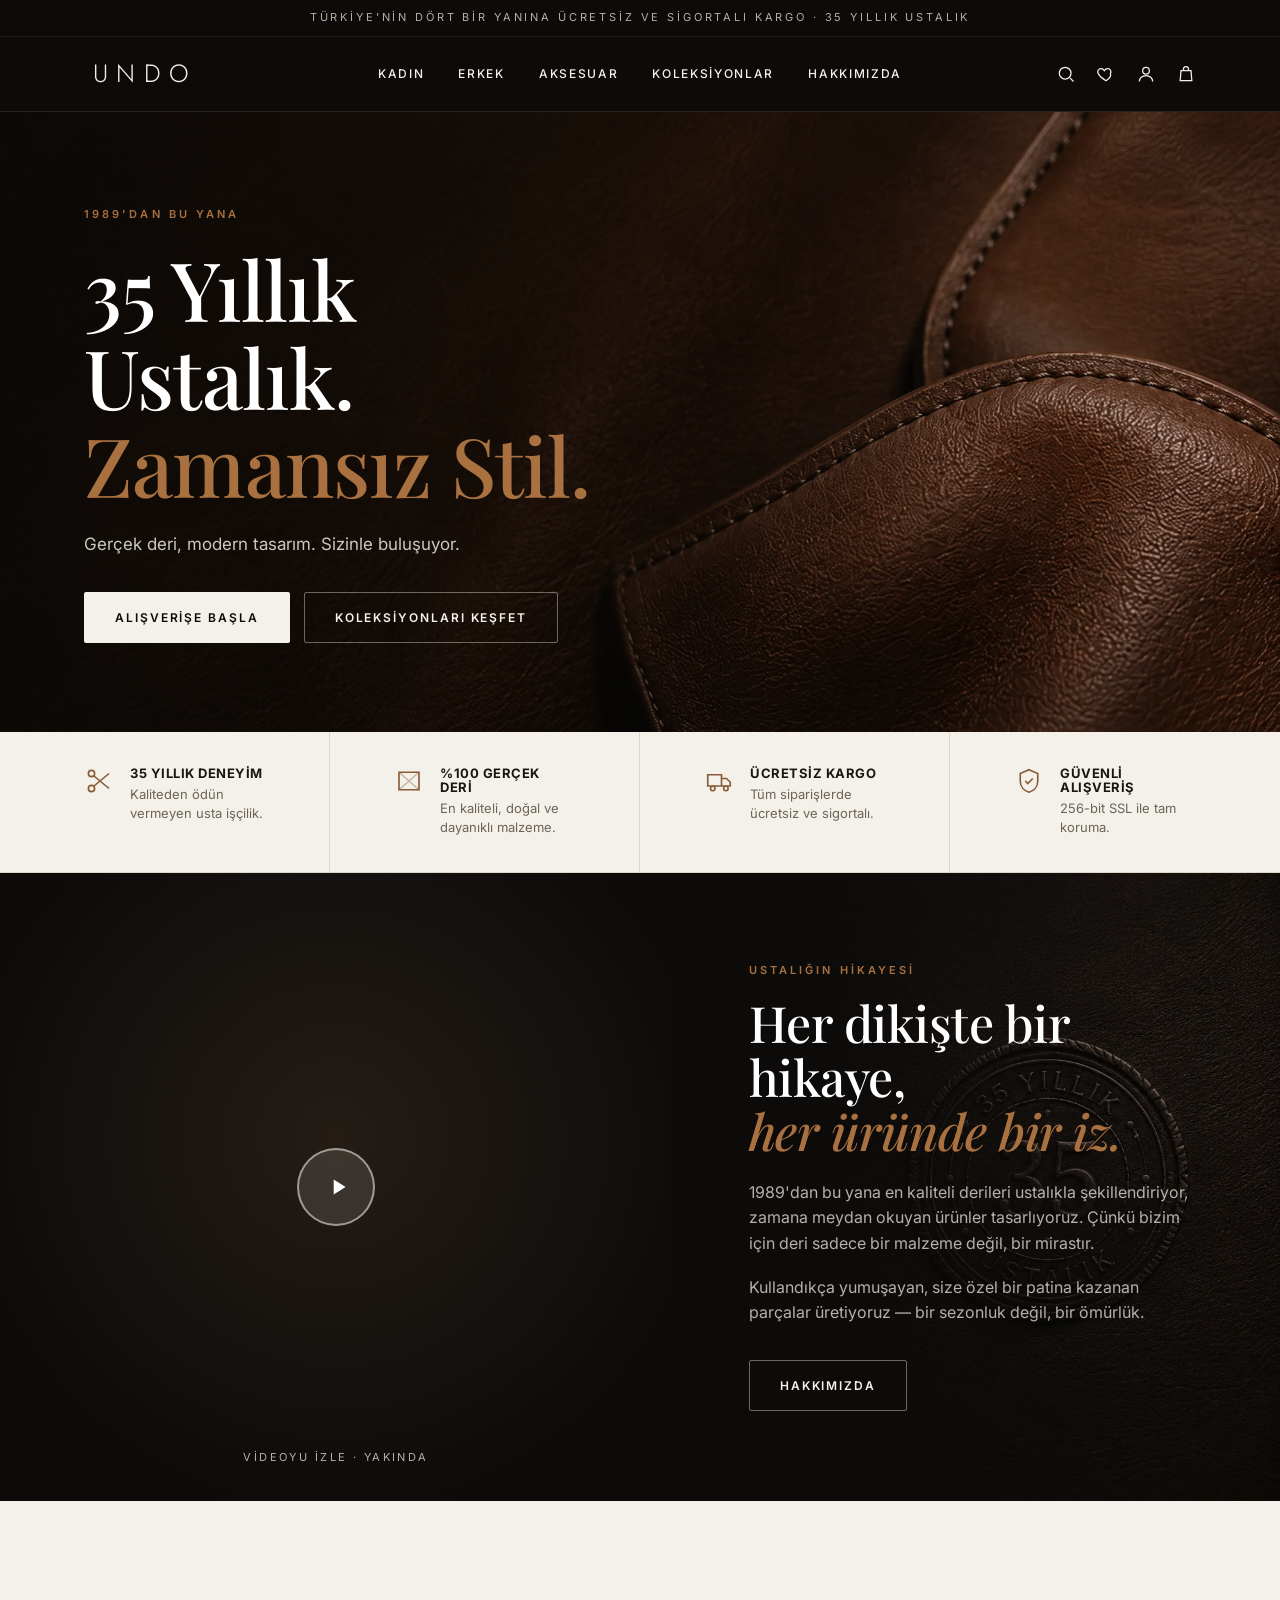
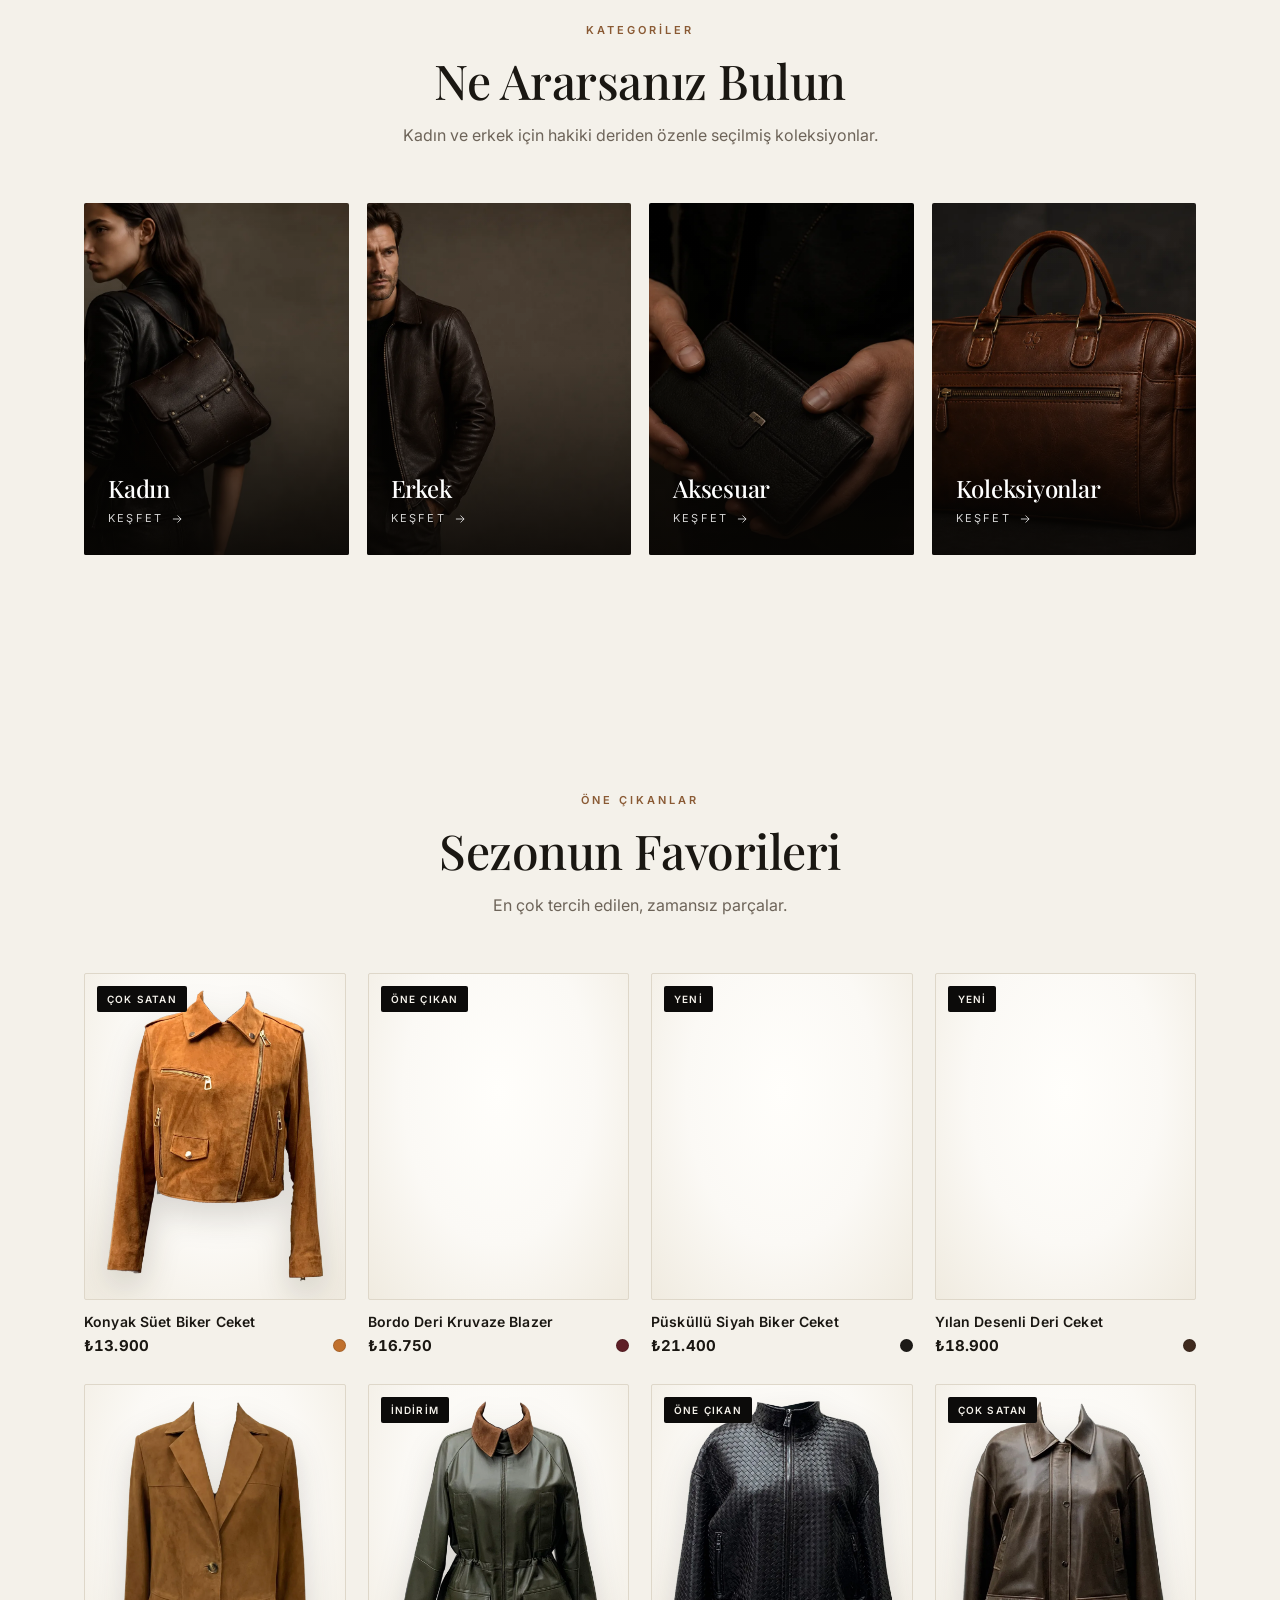
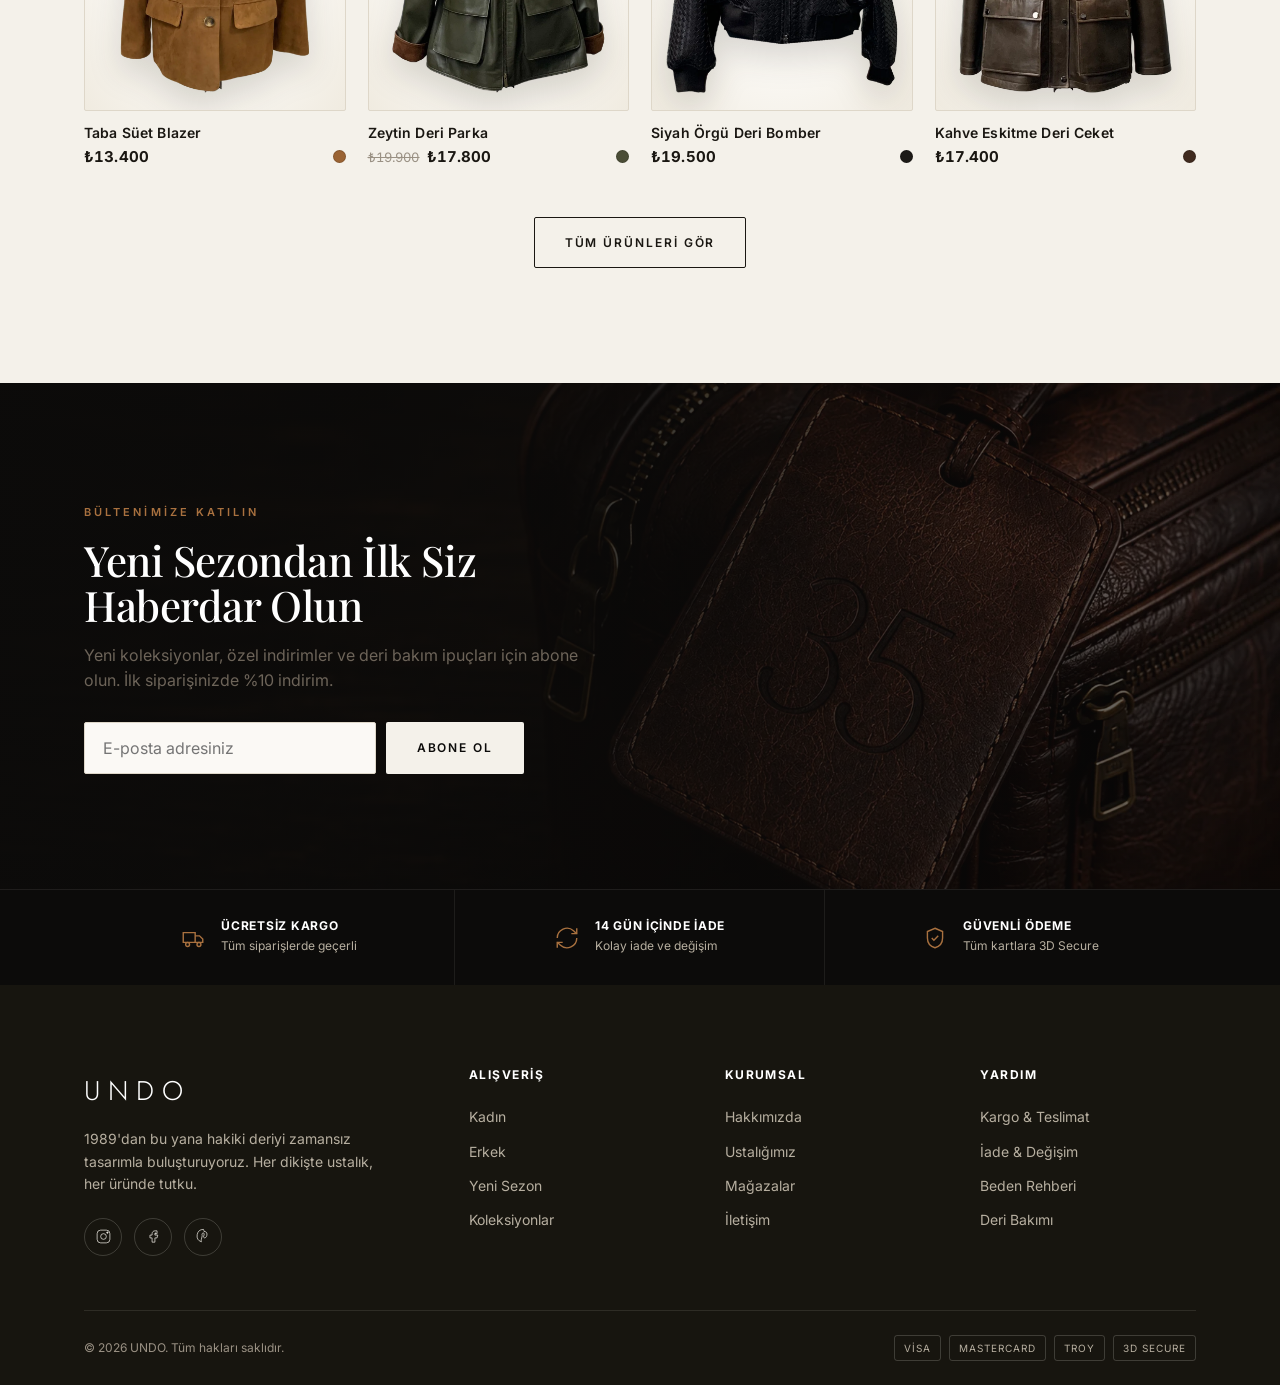
==== commit bc71b4c1: "Site polish ve gercek urun fotograflari - 42 mock urun ve 93 temiz WebP gorsel eklendi (arka plan ve" ====
--- a/index.html
+++ b/index.html
@@ -5,6 +5,8 @@
 <meta name="viewport" content="width=device-width, initial-scale=1">
 <title>UNDO — Hakiki Deri Ceket & Palto</title>
 <meta name="description" content="35 yıllık ustalık. Zamansız stil. Hakiki deriden el yapımı ceket, palto ve deri giyim koleksiyonu.">
+<link rel="icon" href="assets/favicon.svg" type="image/svg+xml">
+<meta name="theme-color" content="#0c0b0a">
 <link rel="preconnect" href="https://fonts.googleapis.com">
 <link rel="preconnect" href="https://fonts.gstatic.com" crossorigin>
 <link href="https://fonts.googleapis.com/css2?family=Playfair+Display:ital,wght@0,400;0,500;0,600;1,400;1,500&family=Inter:wght@400;500;600;700&family=Jost:wght@300;400;500&display=swap" rel="stylesheet">
@@ -40,7 +42,7 @@
 <section class="story">
   <div class="story-grid">
     <!-- SOL: video alanı — video dosyasını buraya ekle:
-         <video src="assets/VIDEO.mp4" poster="assets/hero.png" controls playsinline style="position:absolute;inset:0;width:100%;height:100%;object-fit:cover"></video>
+         <video src="assets/VIDEO.mp4" poster="assets/hero.webp" controls playsinline style="position:absolute;inset:0;width:100%;height:100%;object-fit:cover"></video>
          Video eklendiğinde aşağıdaki play düğmesini/etiketini silebilirsin. -->
     <div class="story-media story-video" id="story-video">
       <button class="video-play" aria-label="Videoyu oynat" onclick="toast('Tanıtım videosu yakında eklenecek')">
--- a/css/style.css
+++ b/css/style.css
@@ -19,7 +19,6 @@
   --text-soft:  #6d6459;
   --text-mute:  #9a9184;
   --on-dark:    #f4f1ea;
-  --on-dark-soft:#b7 afa0;
   --on-dark-soft:#b7afa0;
 
   /* Leather accents */
@@ -268,7 +267,7 @@
 /* Newsletter — foto arka planlı varyant (mockup) */
 .news-photo { position: relative; overflow: hidden; background: var(--ink); }
 .news-photo::before { content: ""; position: absolute; inset: 0; z-index: 0;
-  background: url("../assets/footer.png") center right / cover no-repeat; opacity: .55; }
+  background: url("../assets/footer.webp") center right / cover no-repeat; opacity: .55; }
 .news-photo::after { content: ""; position: absolute; inset: 0; z-index: 1;
   background: linear-gradient(90deg, rgba(12,11,10,.94) 0%, rgba(12,11,10,.62) 55%, rgba(12,11,10,.2) 100%); }
 .news-photo .news-inner { position: relative; z-index: 2; margin: 0; text-align: left; max-width: 520px; }
@@ -540,8 +539,8 @@
 }
 @media (max-width: 720px) {
   .shop-layout { grid-template-columns: 1fr; }
-  .filters { position: fixed; inset: 0 0 0 auto; width: min(84vw,320px); background: var(--cream); z-index: 90; transform: translateX(100%); transition: transform .4s var(--ease); padding: 80px 24px 30px; overflow-y: auto; box-shadow: -20px 0 50px -20px rgba(0,0,0,.3); }
-  .filters.open { transform: translateX(0); }
+  .filters { position: fixed; inset: 0 0 0 auto; width: min(84vw,320px); background: var(--cream); z-index: 90; transform: translateX(100%); transition: transform .4s var(--ease); padding: 80px 24px 30px; overflow-y: auto; }
+  .filters.open { transform: translateX(0); box-shadow: -20px 0 50px -20px rgba(0,0,0,.3); }
   .filters .close-filters { display: inline-flex; position: absolute; top: 24px; right: 24px; }
   .filter-toggle-mobile { display: inline-flex; align-items: center; gap: 8px; padding: 10px 16px; border: 1px solid var(--line); border-radius: var(--radius); font-size: 12px; letter-spacing: .08em; text-transform: uppercase; font-weight: 600; }
   .filter-toggle-mobile svg { width: 16px; height: 16px; }
@@ -682,7 +681,7 @@
 .video-label { position: absolute; bottom: 34px; left: 0; right: 0; text-align: center; color: rgba(244,241,234,.72);
   font-size: 11px; letter-spacing: .22em; text-transform: uppercase; }
 .story-video video { position: absolute; inset: 0; width: 100%; height: 100%; object-fit: cover; }
-.story-seal { position: relative; background: var(--ink) url("../assets/story.png") right center / cover no-repeat; }
+.story-seal { position: relative; background: var(--ink) url("../assets/story.webp") right center / cover no-repeat; }
 .story-seal::before { content: ""; position: absolute; inset: 0;
   background: linear-gradient(90deg, rgba(12,11,10,.94) 22%, rgba(12,11,10,.5) 70%, rgba(12,11,10,.12) 100%); }
 .story-seal > * { position: relative; z-index: 1; }
@@ -699,3 +698,91 @@
   .auth-card { padding: 30px 22px; }
   .rev-big { font-size: 42px; }
 }
+
+/* ============================================================
+   ÜRÜN GÖRSELLERİ — şeffaf kesimler (tuval içinde ortalanır)
+   ============================================================ */
+.product-card .thumb, .main-image, .thumbs button, .cart-thumb {
+  background: radial-gradient(ellipse at 50% 36%, #fffefb 0%, var(--paper) 52%, #f0ebe0 100%);
+}
+.product-card .thumb > a { display: block; height: 100%; }
+.product-card .thumb img, .main-image img, .thumbs img, .cart-thumb img,
+.order-thumbs img, .track-item img { object-fit: contain; }
+.product-card .thumb img, .main-image img { filter: drop-shadow(0 14px 16px rgba(30,22,12,.16)); }
+.product-card .thumb { transition: border-color .4s var(--ease), box-shadow .4s var(--ease); }
+.product-card:hover .thumb { border-color: #cfc5b2; box-shadow: var(--shadow-sm); }
+.product-card .thumb .thumb-alt { position: absolute; inset: 0; opacity: 0; }
+@media (hover: hover) {
+  .product-card:hover .thumb .thumb-alt { opacity: 1; }
+  .product-card:hover .thumb img:not(.thumb-alt):has(+ .thumb-alt) { opacity: 0; }
+}
+.thumbs button:hover { border-color: var(--text-mute); }
+.price, .pdp-price, .line-price, .ol-price { font-variant-numeric: tabular-nums; }
+
+/* ============================================================
+   ARAMA ÇUBUĞU
+   ============================================================ */
+.search-bar {
+  position: absolute; top: 100%; left: 0; right: 0; background: var(--ink);
+  border-top: 1px solid rgba(244,241,234,.1); border-bottom: 1px solid rgba(244,241,234,.1);
+  opacity: 0; visibility: hidden; transform: translateY(-6px);
+  transition: opacity .25s var(--ease), transform .25s var(--ease), visibility .25s;
+}
+.search-bar.open { opacity: 1; visibility: visible; transform: none; }
+.search-bar-inner { display: flex; align-items: center; gap: 14px; padding-block: 12px; }
+.search-bar-inner > svg { width: 19px; height: 19px; stroke-width: 1.5; color: var(--on-dark-soft); flex-shrink: 0; }
+.search-bar input {
+  flex: 1; min-width: 0; background: transparent; border: none; outline: none;
+  color: var(--on-dark); padding: 8px 0; font-size: 15px;
+}
+.search-bar input::placeholder { color: var(--on-dark-soft); }
+
+/* ============================================================
+   ERİŞİLEBİLİRLİK & İNCE AYARLAR
+   ============================================================ */
+::selection { background: var(--tan); color: #fff; }
+a:focus-visible, button:focus-visible, input:focus-visible, select:focus-visible, textarea:focus-visible {
+  outline: 2px solid var(--caramel); outline-offset: 3px;
+}
+.search-bar input:focus-visible { outline: none; }
+.btn:active { transform: translateY(0); }
+.pdp > *, .gallery > * { min-width: 0; }
+.thumbs[hidden] { display: none; }
+.gallery:has(.thumbs[hidden]) { grid-template-columns: 1fr; }
+.empty-state .btn svg { margin: 0; }
+
+/* Dokunmatik ekranda üzerine gelme yok: kritik kontroller hep görünür */
+@media (hover: none) {
+  .wish { opacity: 1; transform: none; }
+  .quick-add { opacity: 1; transform: none; left: auto; right: 8px; bottom: 8px; }
+  .quick-add .btn { width: auto; padding: 7px 10px; font-size: 9px; letter-spacing: .08em; background: rgba(12,11,10,.82); }
+}
+
+@media (max-width: 720px) {
+  .topbar { letter-spacing: .12em; font-size: 10px; padding: 8px 12px; }
+  .shop-toolbar { flex-wrap: wrap; gap: 12px; }
+  .result-count { order: 3; width: 100%; }
+  .tab-nav { gap: 24px; overflow-x: auto; scrollbar-width: none; }
+  .tab-nav button { white-space: nowrap; flex-shrink: 0; }
+  .cart-row { grid-template-columns: 76px 1fr; }
+  .cart-row .line-price { grid-column: 2; text-align: left; }
+  .feature { padding: 24px 20px; }
+}
+@media (max-width: 460px) {
+  /* telefonda da ürünler yan yana: tek sütun çok uzun liste yapıyor */
+  .product-grid, .product-grid.cols-4, .product-grid.cols-3 { grid-template-columns: repeat(2,1fr); gap: 22px 12px; }
+  .features-grid { grid-template-columns: 1fr; }
+  .feature, .feature:nth-child(1), .feature:nth-child(2) { border-right: none; border-bottom: 1px solid var(--line); }
+  .feature:last-child { border-bottom: none; }
+  .product-meta { flex-wrap: wrap; gap: 4px; }
+}
+
+@media (prefers-reduced-motion: reduce) {
+  html { scroll-behavior: auto; }
+  *, *::before, *::after { animation-duration: .01ms !important; transition-duration: .01ms !important; }
+  .reveal { opacity: 1; transform: none; }
+}
+
+/* Koyu fotoğraflı alanlarda ana düğme zeminde kaybolmasın */
+.hero .btn-solid, .news-photo .btn-solid { background: var(--on-dark); color: var(--ink); }
+.hero .btn-solid:hover, .news-photo .btn-solid:hover { background: var(--caramel); color: #fff; }
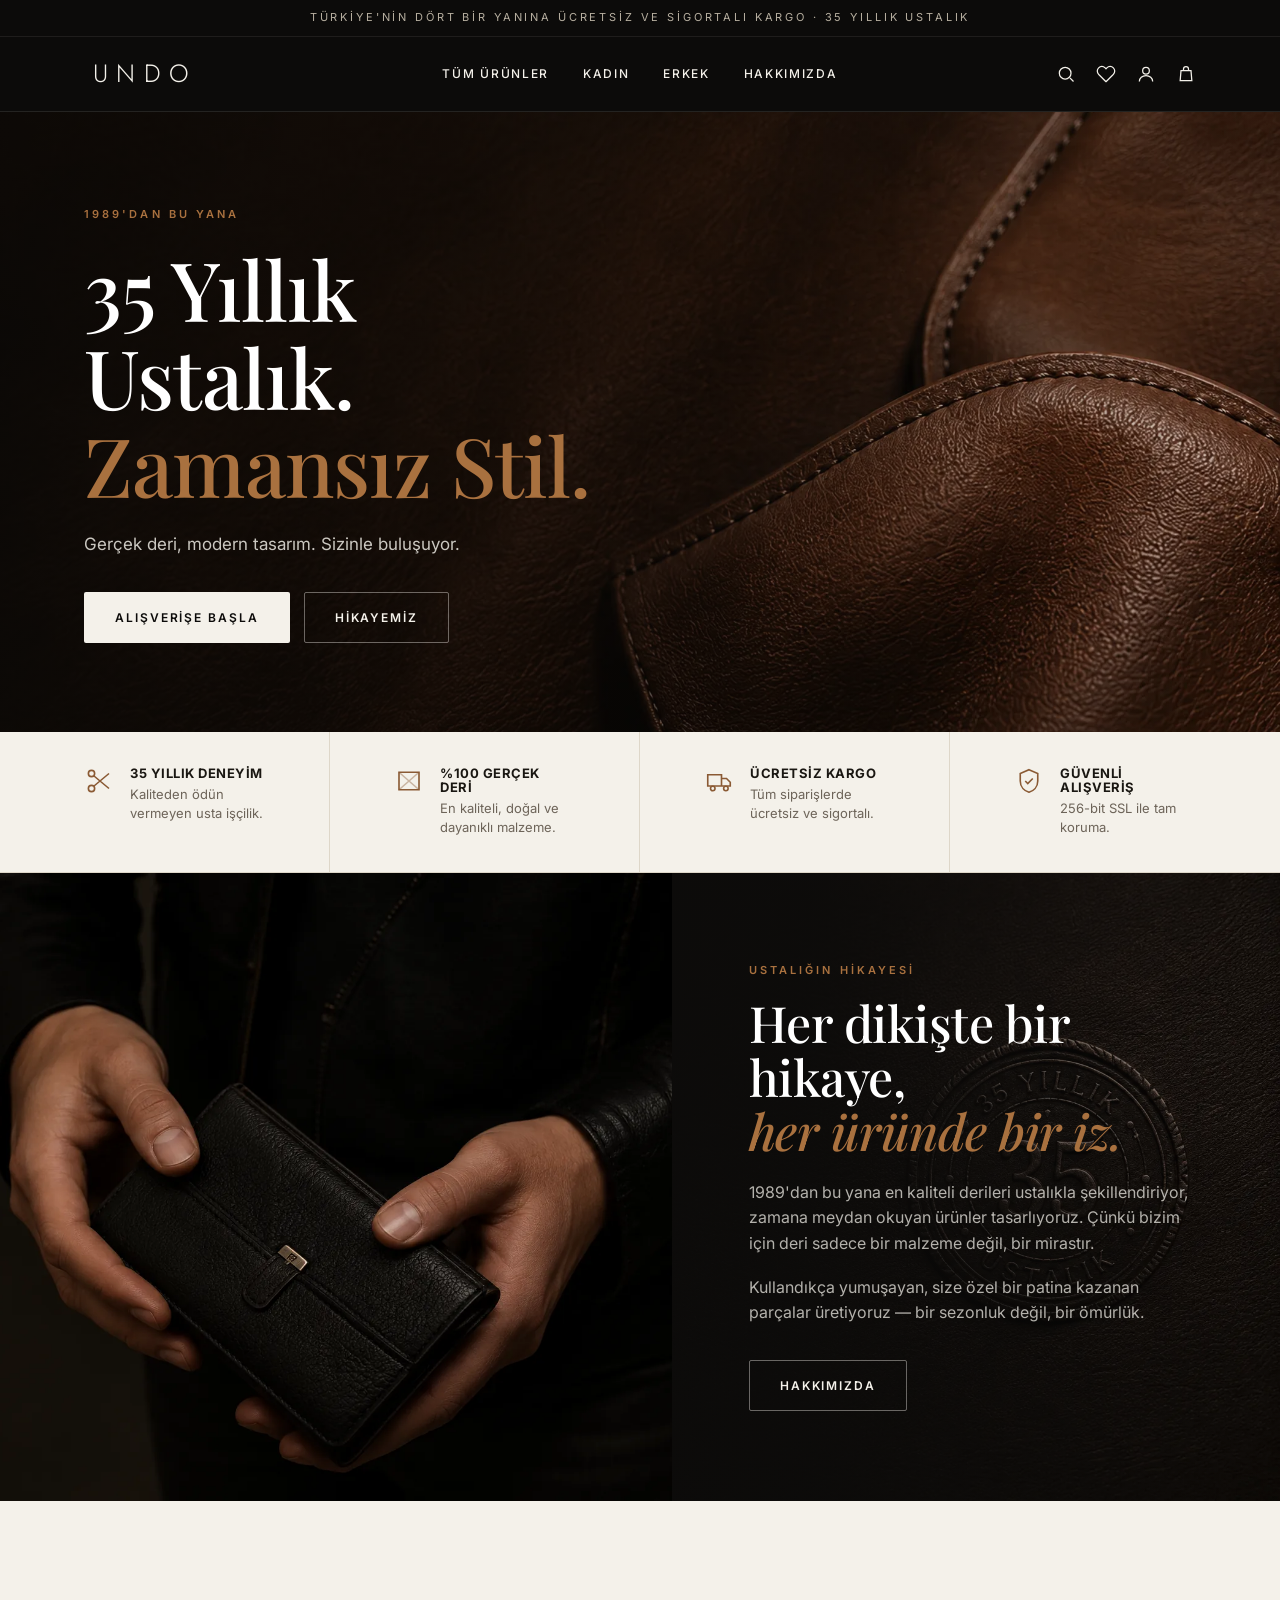
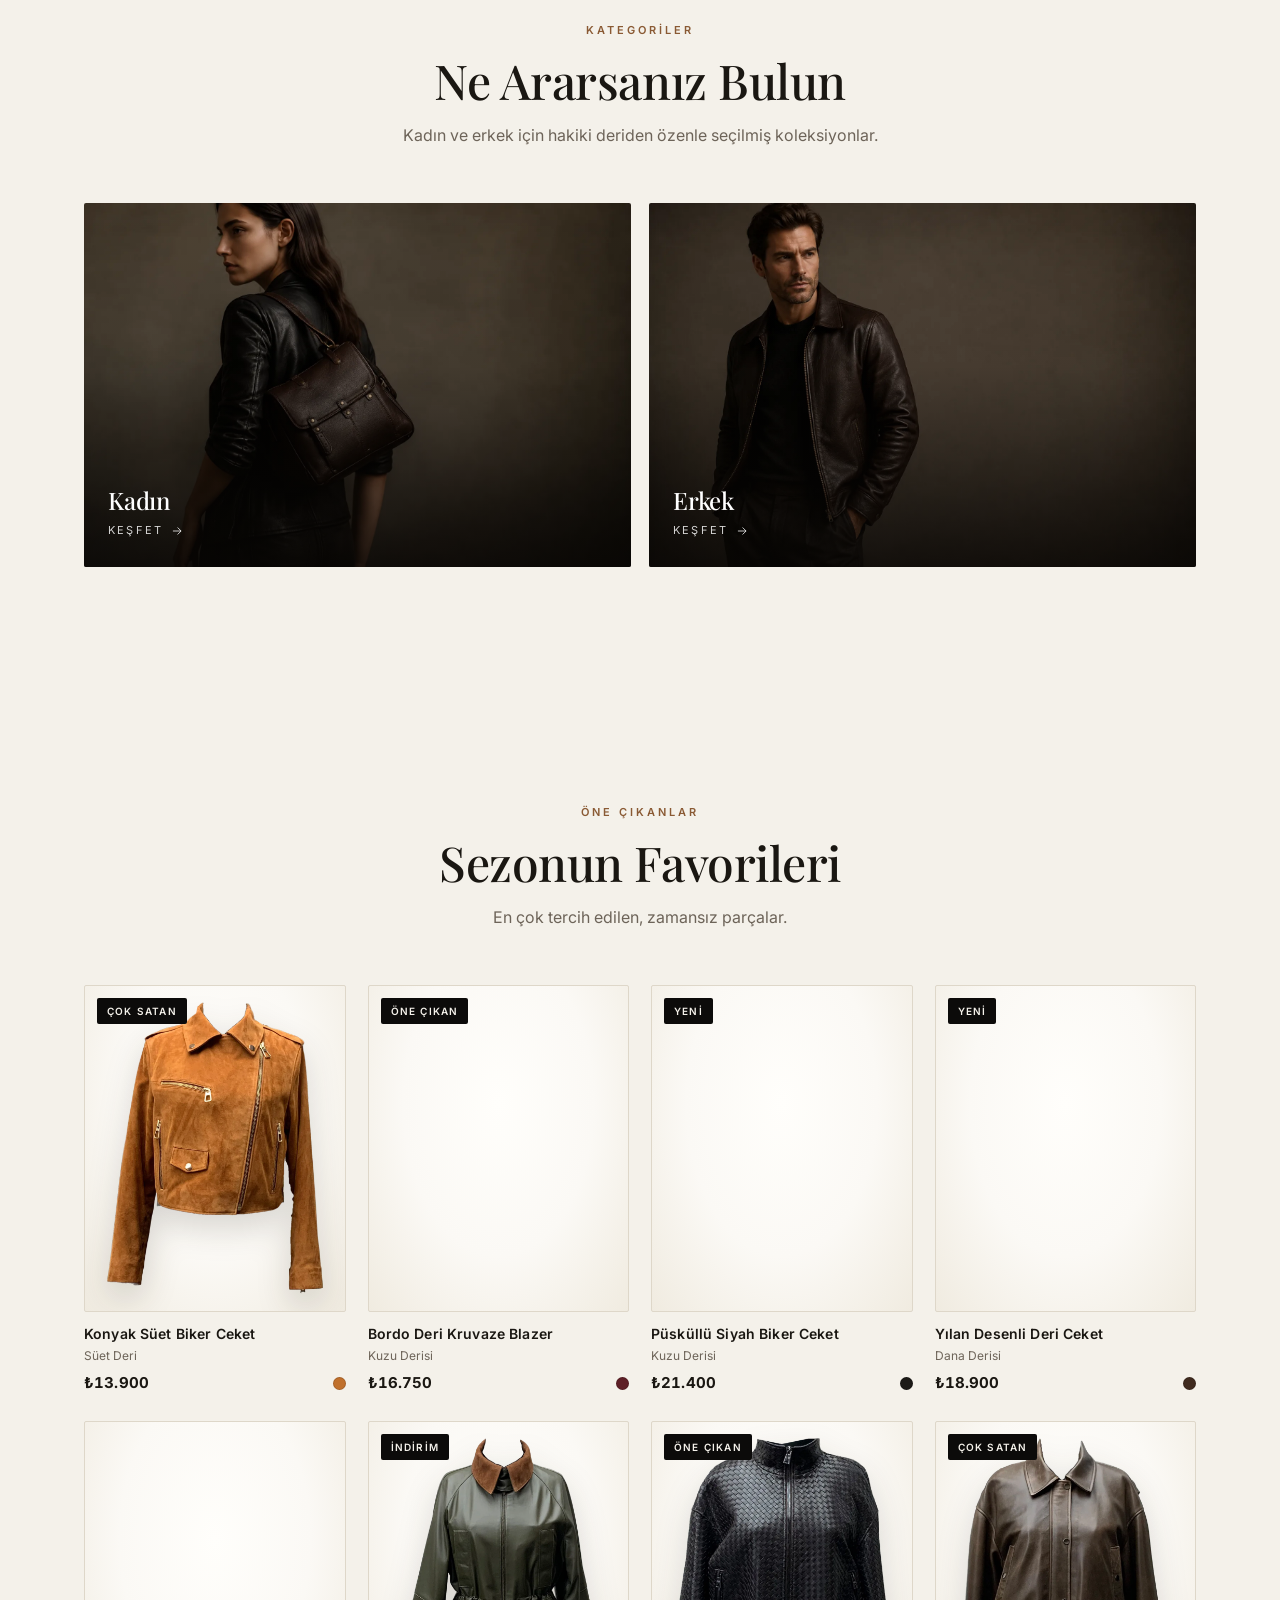
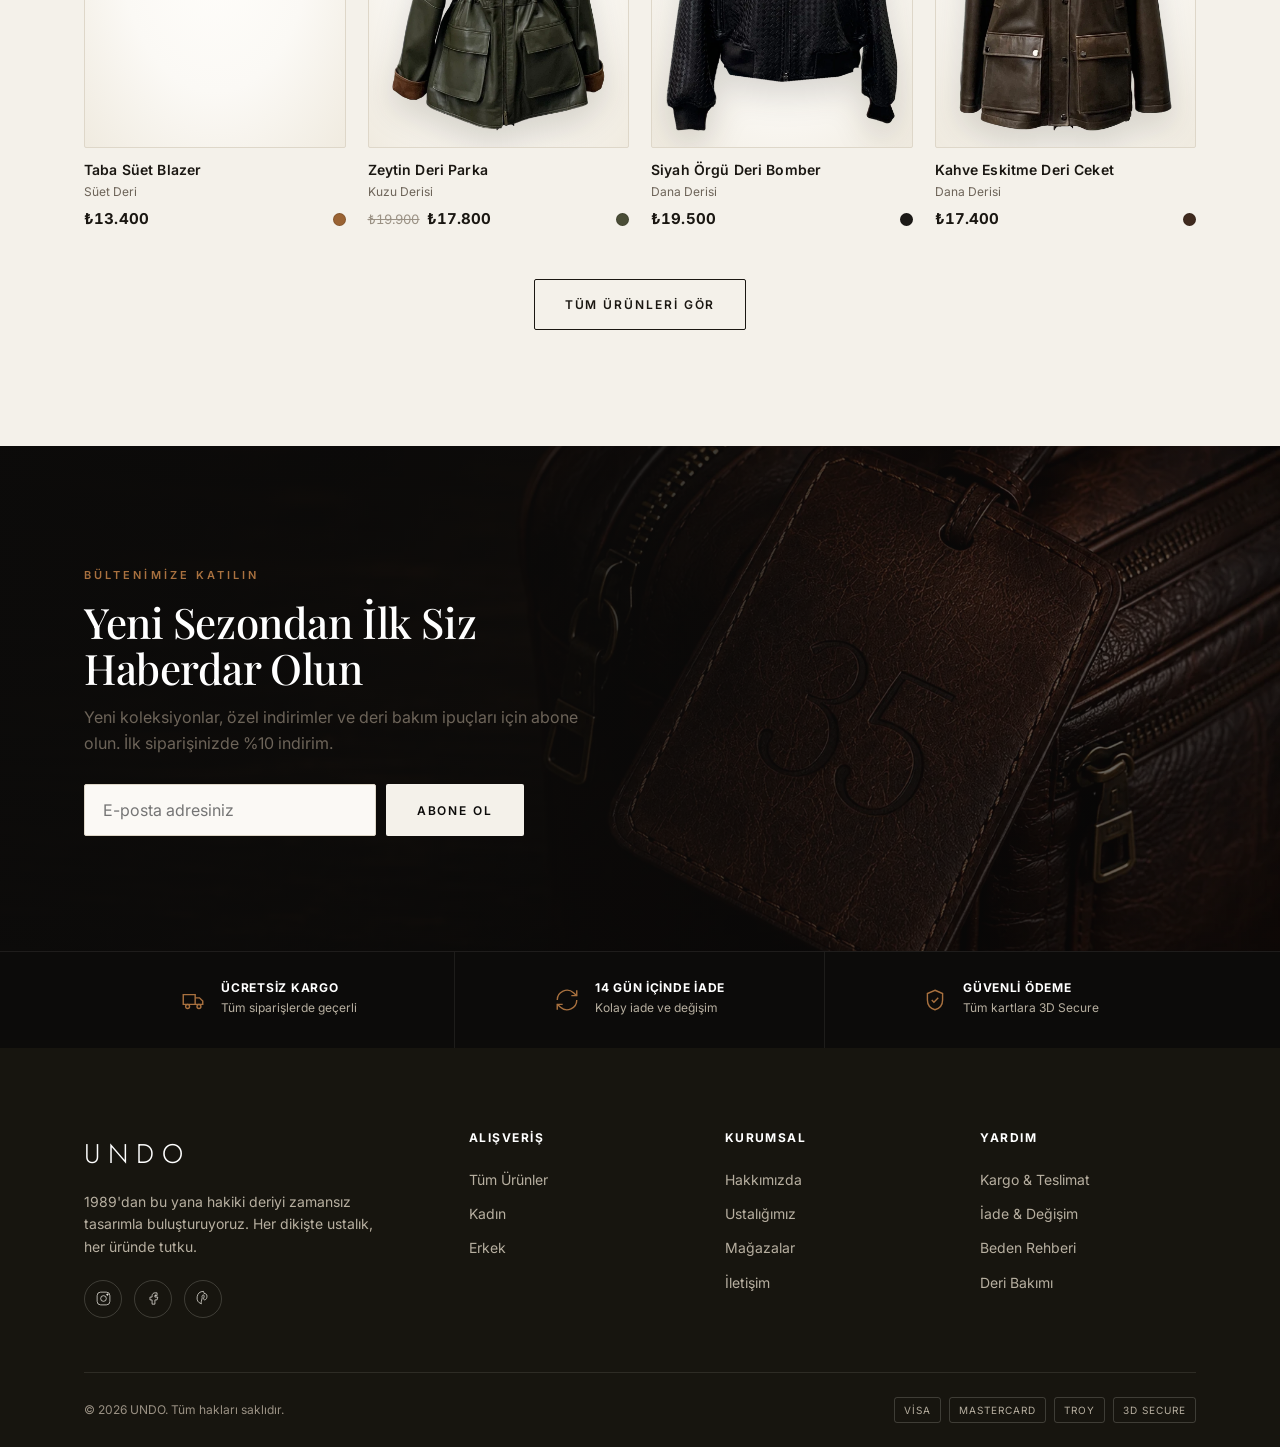
==== commit 6db6fd78: "Urun sayfasi ve magaza akisini sadelestir - Urun sayfasi ilk ekrani yeni siraya gore duzenlendi, sek" ====
--- a/index.html
+++ b/index.html
@@ -25,7 +25,7 @@
       <p>Gerçek deri, modern tasarım. Sizinle buluşuyor.</p>
       <div class="hero-cta">
         <a href="shop.html" class="btn btn-solid">Alışverişe Başla</a>
-        <a href="shop.html" class="btn btn-ghost-dark">Koleksiyonları Keşfet</a>
+        <a href="about.html" class="btn btn-ghost-dark">Hikayemiz</a>
       </div>
     </div>
   </div>
@@ -41,14 +41,10 @@
 <!-- STORY BAND -->
 <section class="story">
   <div class="story-grid">
-    <!-- SOL: video alanı — video dosyasını buraya ekle:
-         <video src="assets/VIDEO.mp4" poster="assets/hero.webp" controls playsinline style="position:absolute;inset:0;width:100%;height:100%;object-fit:cover"></video>
-         Video eklendiğinde aşağıdaki play düğmesini/etiketini silebilirsin. -->
-    <div class="story-media story-video" id="story-video">
-      <button class="video-play" aria-label="Videoyu oynat" onclick="toast('Tanıtım videosu yakında eklenecek')">
-        <svg viewBox="0 0 24 24"><path d="M8 5v14l11-7z"/></svg>
-      </button>
-      <span class="video-label">Videoyu İzle · Yakında</span>
+    <!-- SOL: görsel. Video hazır olunca bu <img> yerine:
+         <video src="assets/VIDEO.mp4" poster="assets/hero.webp" controls playsinline></video> -->
+    <div class="story-media">
+      <img src="assets/cat-aksesuar.webp" alt="Usta elleri arasında işlenmiş deri" loading="lazy" decoding="async">
     </div>
     <!-- SAĞ: metin + mühür görseli (arka planda) -->
     <div class="story-copy story-seal reveal">
--- a/css/style.css
+++ b/css/style.css
@@ -140,11 +140,11 @@
 
 /* mobile drawer */
 .mobile-nav {
-  position: fixed; inset: 0 0 0 auto; width: min(82vw, 340px); background: var(--ink);
-  color: var(--on-dark); z-index: 90; transform: translateX(100%); transition: transform .45s var(--ease);
+  position: fixed; inset: 0 auto 0 0; width: min(82vw, 340px); background: var(--ink);
+  color: var(--on-dark); z-index: 90; transform: translateX(-100%); transition: transform .45s var(--ease);
   padding: 90px 34px 40px; display: flex; flex-direction: column; gap: 4px;
 }
-.mobile-nav.open { transform: translateX(0); box-shadow: -30px 0 60px -20px rgba(0,0,0,.6); }
+.mobile-nav.open { transform: translateX(0); box-shadow: 30px 0 60px -20px rgba(0,0,0,.6); }
 .mobile-nav a { font-family: var(--serif); font-size: 24px; padding: 12px 0; border-bottom: 1px solid rgba(244,241,234,.09); }
 .mobile-nav .close { position: absolute; top: 26px; right: 28px; color: var(--on-dark); }
 .mobile-nav .close svg { width: 26px; height: 26px; }
@@ -196,9 +196,9 @@
 /* ============================================================
    CATEGORY GRID
    ============================================================ */
-.cat-grid { display: grid; grid-template-columns: repeat(4,1fr); gap: 18px; }
+.cat-grid { display: grid; grid-template-columns: repeat(2,1fr); gap: 18px; }
 .cat-card {
-  position: relative; aspect-ratio: 3/4; overflow: hidden; border-radius: var(--radius);
+  position: relative; aspect-ratio: 3/2; overflow: hidden; border-radius: var(--radius);
   display: flex; align-items: flex-end; color: #fff; isolation: isolate;
 }
 .cat-card img, .cat-card .ph { position: absolute; inset: 0; width: 100%; height: 100%; object-fit: cover; z-index: -2; transition: transform 1.1s var(--ease); }
@@ -389,19 +389,23 @@
 .assurance h5 { font-family: var(--sans); font-size: 12px; font-weight: 700; margin-bottom: 2px; }
 .assurance p { font-size: 11px; color: var(--text-soft); line-height: 1.4; }
 
-/* tabs */
-.tabs { border-top: 1px solid var(--line); margin-top: 60px; }
-.tab-nav { display: flex; gap: 34px; border-bottom: 1px solid var(--line); }
-.tab-nav button { padding: 20px 0; font-size: 13px; letter-spacing: .1em; text-transform: uppercase; font-weight: 600; color: var(--text-mute); position: relative; }
-.tab-nav button.active { color: var(--text); }
-.tab-nav button.active::after { content: ""; position: absolute; left: 0; bottom: -1px; height: 2px; width: 100%; background: var(--ink); }
-.tab-body { padding: 34px 0; max-width: 760px; }
-.tab-panel { display: none; }
-.tab-panel.active { display: block; }
-.tab-panel p { color: var(--text-soft); margin-bottom: 14px; line-height: 1.7; }
-.tab-panel ul { display: grid; gap: 10px; }
-.tab-panel ul li { position: relative; padding-left: 22px; color: var(--text-soft); }
-.tab-panel ul li::before { content: ""; position: absolute; left: 0; top: 9px; width: 6px; height: 6px; background: var(--tan); border-radius: 999px; }
+/* açık detay bölümleri (sekme içeriği kaçırılıyordu) */
+.pdp-sections { border-top: 1px solid var(--line); margin-top: 20px; }
+.pdp-section { display: grid; grid-template-columns: 240px minmax(0, 1fr); gap: 40px; padding: 36px 0; border-bottom: 1px solid var(--line); scroll-margin-top: 96px; }
+.pdp-section h2 { font-size: 23px; }
+.pdp-section > div { max-width: 720px; }
+.pdp-section p { color: var(--text-soft); margin-bottom: 14px; line-height: 1.7; }
+.pdp-section p:last-child { margin-bottom: 0; }
+.pdp-section ul { display: grid; gap: 10px; }
+.pdp-section ul li { position: relative; padding-left: 22px; color: var(--text-soft); }
+.pdp-section ul li::before { content: ""; position: absolute; left: 0; top: 10px; width: 6px; height: 6px; background: var(--tan); border-radius: 999px; }
+.size-table-wrap { overflow-x: auto; margin: 18px 0 10px; }
+.size-table { width: 100%; border-collapse: collapse; font-size: 14px; font-variant-numeric: tabular-nums; }
+.size-table th, .size-table td { padding: 11px 14px; text-align: left; border-bottom: 1px solid var(--line); white-space: nowrap; }
+.size-table thead th { font-size: 11px; letter-spacing: .1em; text-transform: uppercase; color: var(--text-soft); font-weight: 700; }
+.size-table tbody th { font-weight: 700; }
+.size-table tbody tr.active { background: var(--cream-2); }
+.pdp-section .size-note { font-size: 12px; color: var(--text-mute); margin: 0; }
 
 /* ============================================================
    CART
@@ -512,7 +516,6 @@
    ============================================================ */
 @media (max-width: 1080px) {
   .footer-top { grid-template-columns: 1fr 1fr; gap: 34px; }
-  .cat-grid { grid-template-columns: repeat(2,1fr); }
 }
 @media (max-width: 900px) {
   .main-nav { display: none; }
@@ -671,16 +674,7 @@
 .track-item { display: flex; align-items: center; gap: 12px; font-size: 14px; color: var(--text-soft); }
 .track-item img { width: 44px; height: 52px; object-fit: cover; border-radius: 2px; border: 1px solid var(--line); }
 
-/* Story: sol video alanı + sağ metin (mühür arka planlı) */
-.story-video { position: relative; min-height: 460px; display: flex; align-items: center; justify-content: center;
-  background: radial-gradient(circle at 50% 42%, #241c15, #0c0b0a 78%); cursor: pointer; }
-.video-play { width: 78px; height: 78px; border-radius: 50%; background: rgba(244,241,234,.12);
-  border: 2px solid rgba(244,241,234,.55); display: flex; align-items: center; justify-content: center; transition: all .35s var(--ease); }
-.video-play svg { width: 26px; height: 26px; fill: #fff; margin-left: 4px; }
-.story-video:hover .video-play { background: var(--tan); border-color: var(--tan); transform: scale(1.08); }
-.video-label { position: absolute; bottom: 34px; left: 0; right: 0; text-align: center; color: rgba(244,241,234,.72);
-  font-size: 11px; letter-spacing: .22em; text-transform: uppercase; }
-.story-video video { position: absolute; inset: 0; width: 100%; height: 100%; object-fit: cover; }
+/* Story: sol görsel + sağ metin (mühür arka planlı) */
 .story-seal { position: relative; background: var(--ink) url("../assets/story.webp") right center / cover no-repeat; }
 .story-seal::before { content: ""; position: absolute; inset: 0;
   background: linear-gradient(90deg, rgba(12,11,10,.94) 22%, rgba(12,11,10,.5) 70%, rgba(12,11,10,.12) 100%); }
@@ -762,8 +756,6 @@
   .topbar { letter-spacing: .12em; font-size: 10px; padding: 8px 12px; }
   .shop-toolbar { flex-wrap: wrap; gap: 12px; }
   .result-count { order: 3; width: 100%; }
-  .tab-nav { gap: 24px; overflow-x: auto; scrollbar-width: none; }
-  .tab-nav button { white-space: nowrap; flex-shrink: 0; }
   .cart-row { grid-template-columns: 76px 1fr; }
   .cart-row .line-price { grid-column: 2; text-align: left; }
   .feature { padding: 24px 20px; }
@@ -786,3 +778,30 @@
 /* Koyu fotoğraflı alanlarda ana düğme zeminde kaybolmasın */
 .hero .btn-solid, .news-photo .btn-solid { background: var(--on-dark); color: var(--ink); }
 .hero .btn-solid:hover, .news-photo .btn-solid:hover { background: var(--caramel); color: #fff; }
+
+.main-nav a { white-space: nowrap; }
+
+/* ============================================================
+   ÜRÜN SAYFASI İLK EKRANI · KART · BEDEN FİLTRESİ
+   ============================================================ */
+.product-material { display: block; font-size: 12px; color: var(--text-soft); margin-bottom: 6px; }
+.pdp-material { font-size: 14px; color: var(--text-soft); padding: 12px 0; border-top: 1px solid var(--line); margin-bottom: 22px; }
+.pdp-material strong { color: var(--text); font-weight: 600; }
+#pdp-color-row[hidden] { display: none; }
+.opt-link { float: right; font-weight: 400; text-transform: none; letter-spacing: 0; color: var(--tan); font-size: 12px; }
+.opt-link:hover { color: var(--tan-deep); text-decoration: underline; }
+.size-select { margin-bottom: 12px; }
+.fit-note { font-size: 13px; color: var(--text-soft); line-height: 1.5; margin-bottom: 22px; }
+.pdp-actions { margin-bottom: 0; }
+.pdp-contact { font-size: 13px; color: var(--text-soft); text-align: center; margin-top: 14px; }
+.pdp-contact a { color: var(--tan); text-decoration: underline; }
+.pdp-contact[hidden] { display: none; }
+.pdp-assurances { margin-top: 24px; }
+.size-opts { display: flex; flex-wrap: wrap; gap: 8px; }
+.size-chip { min-width: 42px; height: 36px; padding: 0 10px; font-size: 12px; font-weight: 600; border: 1px solid var(--line); border-radius: var(--radius); background: var(--paper); transition: .2s; }
+.size-chip:hover { border-color: var(--text); }
+.size-chip.active { background: var(--ink); border-color: var(--ink); color: var(--on-dark); }
+.field label small { font-weight: 400; color: var(--text-mute); }
+@media (max-width: 720px) {
+  .pdp-section { grid-template-columns: 1fr; gap: 16px; padding: 28px 0; }
+}
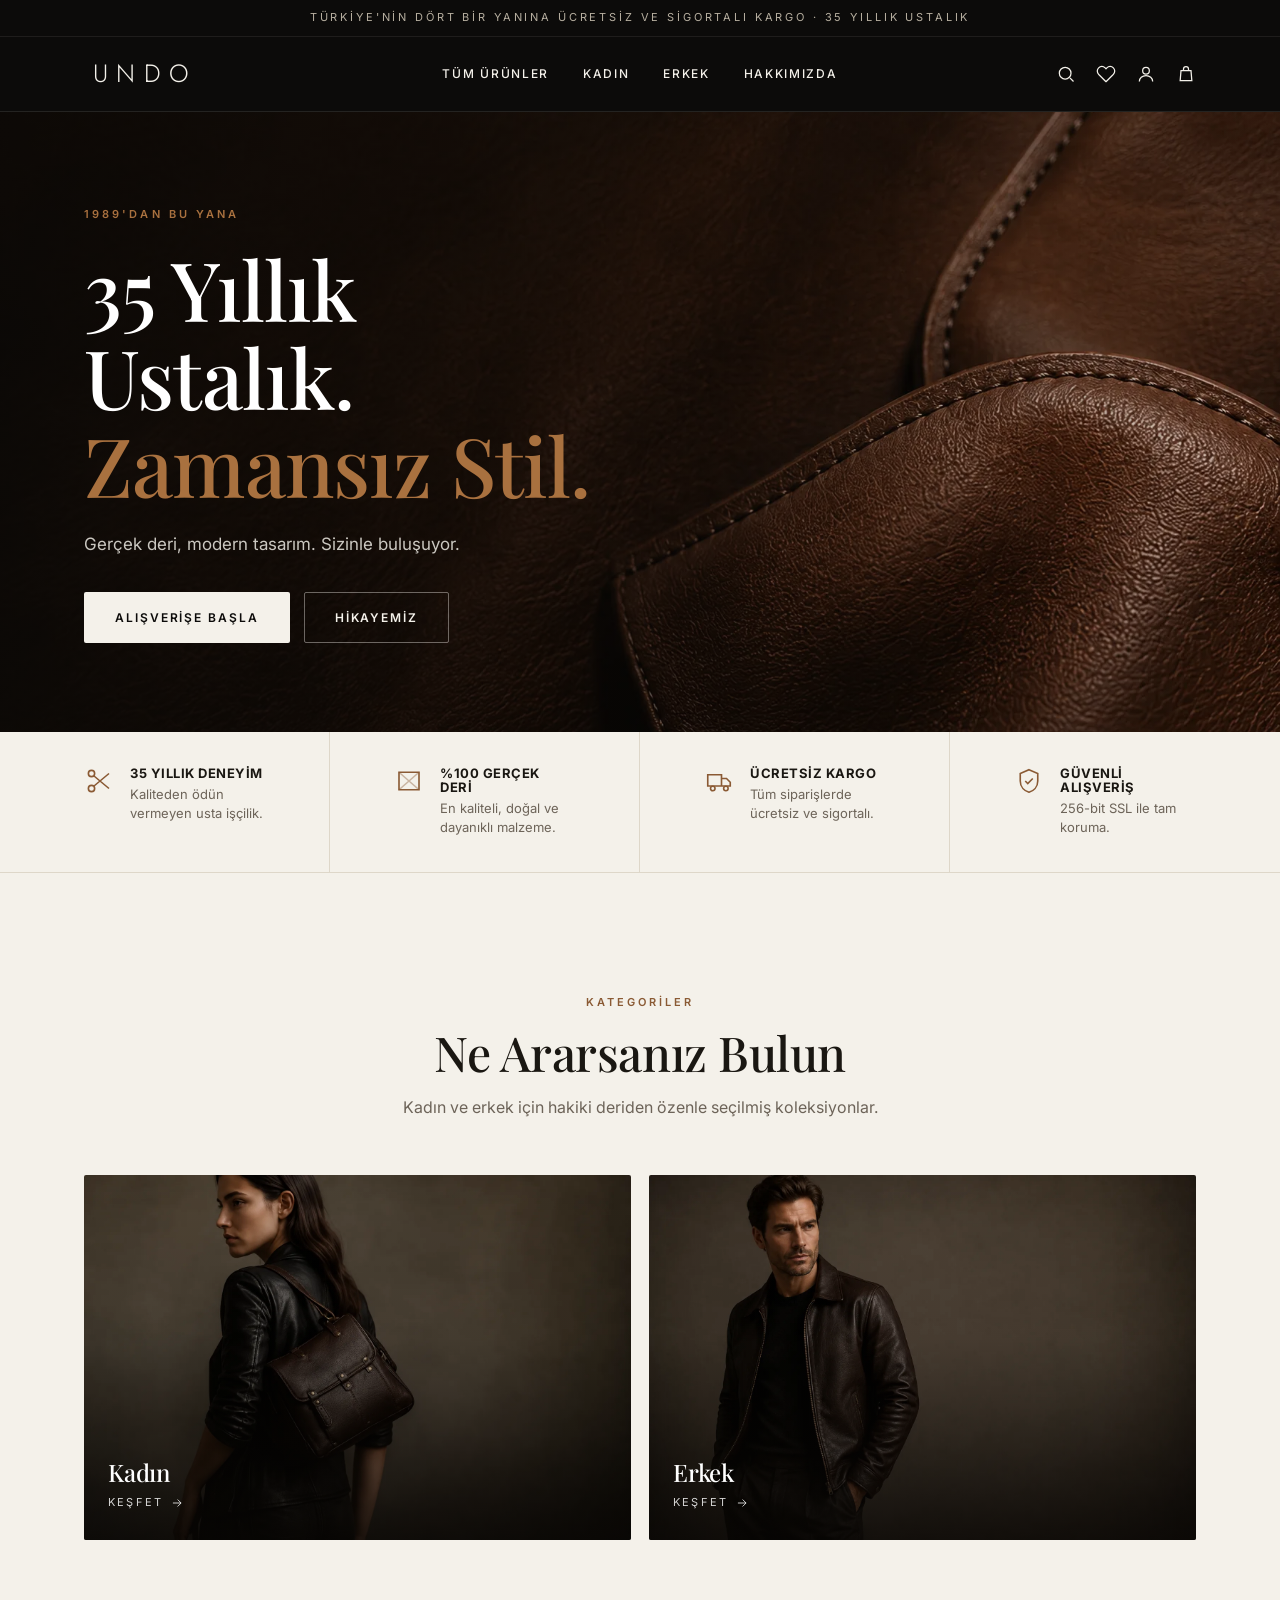
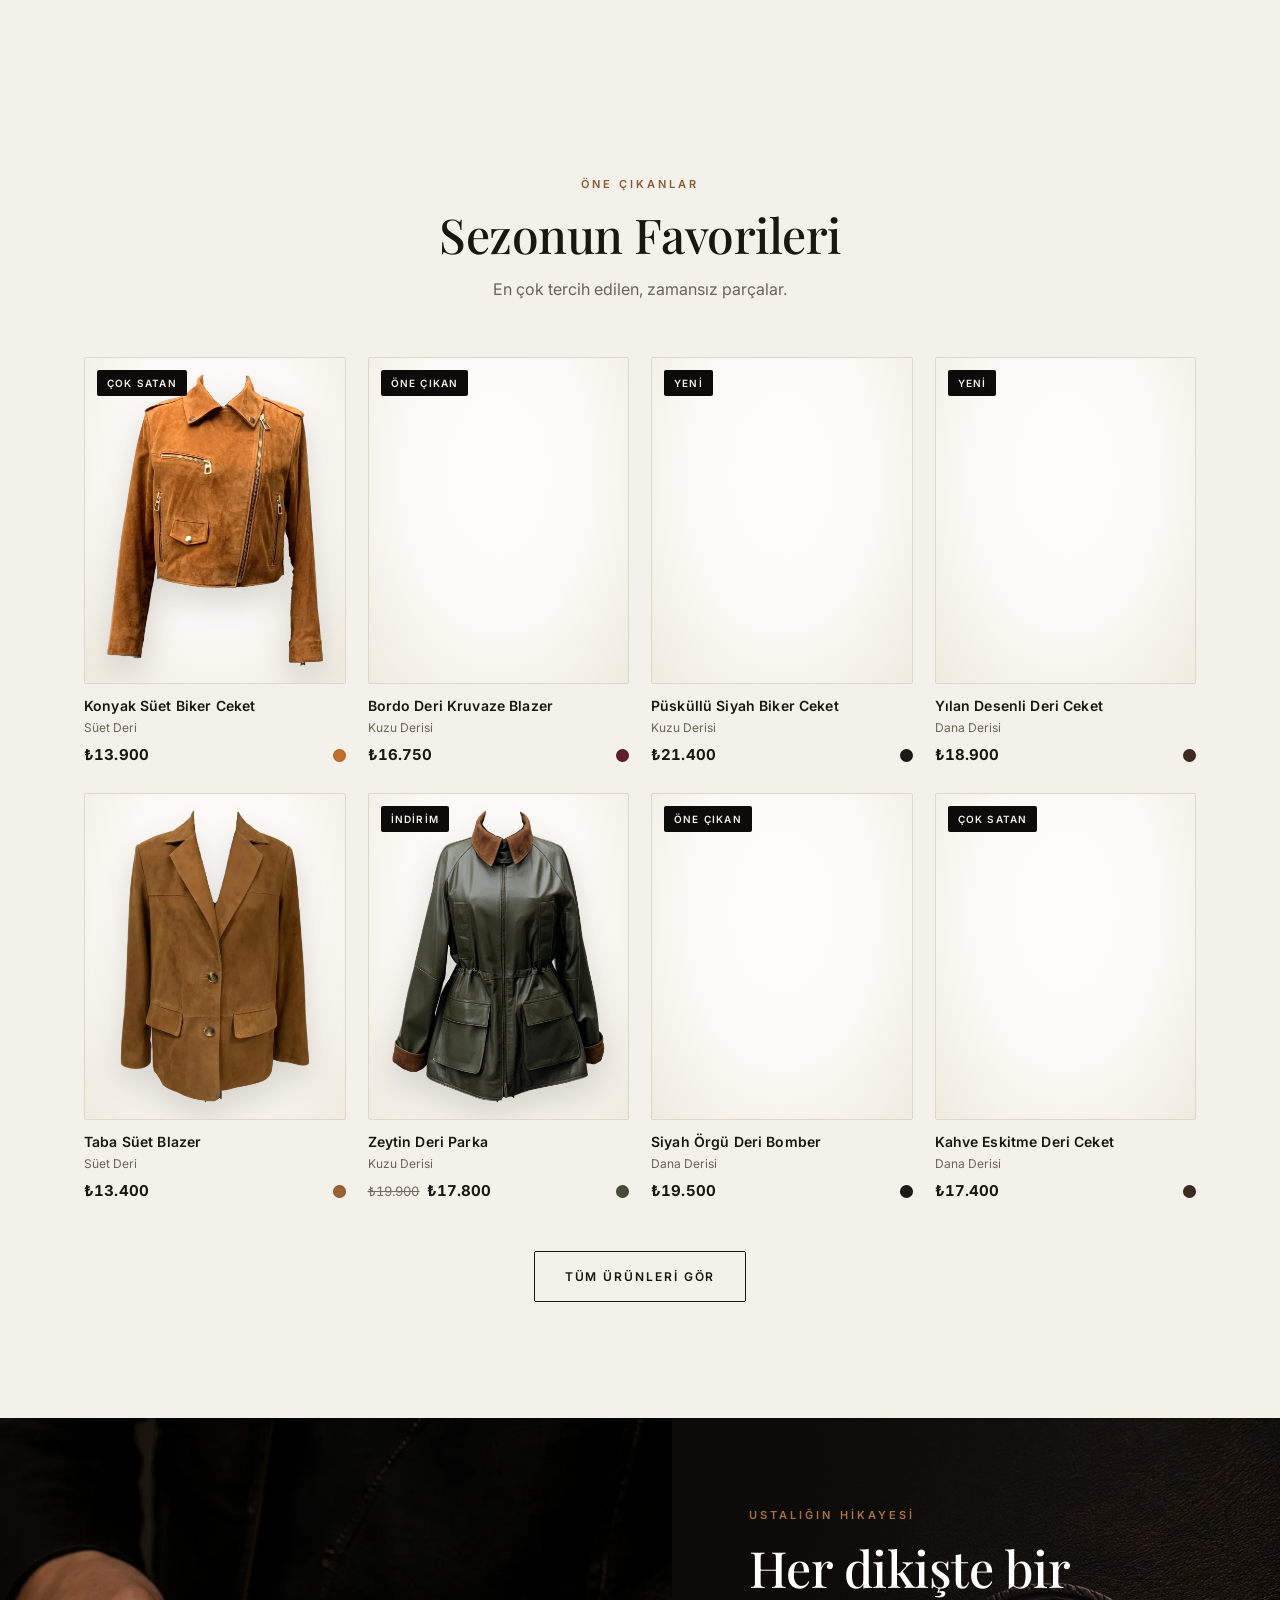
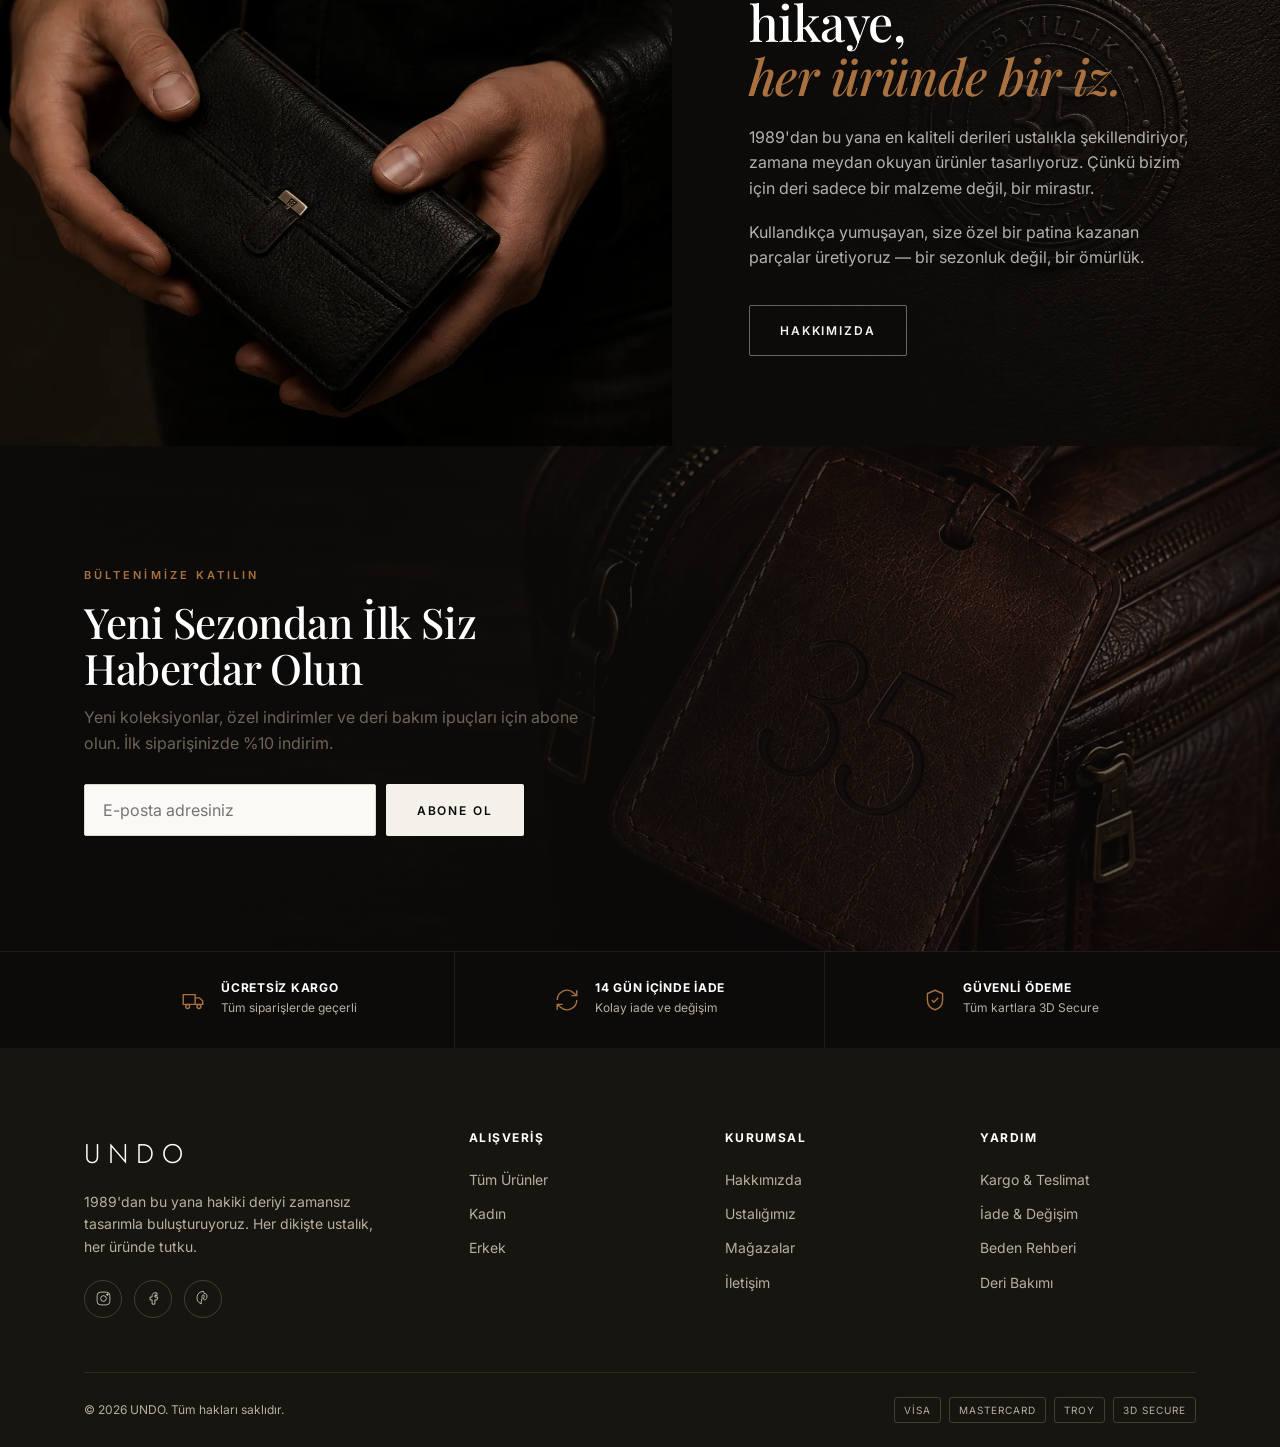
==== commit 28d24353: "Ana sayfa sirasi, genis galeri, kalici filtreler, urun turu ve mobil satin alma cubugu" ====
--- a/index.html
+++ b/index.html
@@ -38,25 +38,6 @@
   </div>
 </section>
 
-<!-- STORY BAND -->
-<section class="story">
-  <div class="story-grid">
-    <!-- SOL: görsel. Video hazır olunca bu <img> yerine:
-         <video src="assets/VIDEO.mp4" poster="assets/hero.webp" controls playsinline></video> -->
-    <div class="story-media">
-      <img src="assets/cat-aksesuar.webp" alt="Usta elleri arasında işlenmiş deri" loading="lazy" decoding="async">
-    </div>
-    <!-- SAĞ: metin + mühür görseli (arka planda) -->
-    <div class="story-copy story-seal reveal">
-      <span class="eyebrow" style="color:var(--caramel)">Ustalığın Hikayesi</span>
-      <h2>Her dikişte bir hikaye,<br><em>her üründe bir iz.</em></h2>
-      <p>1989'dan bu yana en kaliteli derileri ustalıkla şekillendiriyor, zamana meydan okuyan ürünler tasarlıyoruz. Çünkü bizim için deri sadece bir malzeme değil, bir mirastır.</p>
-      <p>Kullandıkça yumuşayan, size özel bir patina kazanan parçalar üretiyoruz — bir sezonluk değil, bir ömürlük.</p>
-      <a href="about.html" class="btn btn-ghost-dark">Hakkımızda</a>
-    </div>
-  </div>
-</section>
-
 <!-- CATEGORIES -->
 <section class="section">
   <div class="wrap">
@@ -80,6 +61,25 @@
     <div class="product-grid cols-4 reveal" id="home-products"></div>
     <div class="center" style="margin-top:48px">
       <a href="shop.html" class="btn btn-outline">Tüm Ürünleri Gör</a>
+    </div>
+  </div>
+</section>
+
+<!-- STORY BAND -->
+<section class="story">
+  <div class="story-grid">
+    <!-- SOL: görsel. Video hazır olunca bu <img> yerine:
+         <video src="assets/VIDEO.mp4" poster="assets/hero.webp" controls playsinline></video> -->
+    <div class="story-media">
+      <img src="assets/cat-aksesuar.webp" alt="Usta elleri arasında işlenmiş deri" loading="lazy" decoding="async">
+    </div>
+    <!-- SAĞ: metin + mühür görseli (arka planda) -->
+    <div class="story-copy story-seal reveal">
+      <span class="eyebrow" style="color:var(--caramel)">Ustalığın Hikayesi</span>
+      <h2>Her dikişte bir hikaye,<br><em>her üründe bir iz.</em></h2>
+      <p>1989'dan bu yana en kaliteli derileri ustalıkla şekillendiriyor, zamana meydan okuyan ürünler tasarlıyoruz. Çünkü bizim için deri sadece bir malzeme değil, bir mirastır.</p>
+      <p>Kullandıkça yumuşayan, size özel bir patina kazanan parçalar üretiyoruz — bir sezonluk değil, bir ömürlük.</p>
+      <a href="about.html" class="btn btn-ghost-dark">Hakkımızda</a>
     </div>
   </div>
 </section>
--- a/css/style.css
+++ b/css/style.css
@@ -17,7 +17,7 @@
   /* Text */
   --text:       #1a1712;
   --text-soft:  #6d6459;
-  --text-mute:  #9a9184;
+  --text-mute:  #756c60;
   --on-dark:    #f4f1ea;
   --on-dark-soft:#b7afa0;
 
@@ -308,7 +308,7 @@
 .footer-col a { display: block; color: var(--on-dark-soft); font-size: 14px; padding: 6px 0; transition: color .3s, padding-left .3s; }
 .footer-col a:hover { color: #fff; padding-left: 4px; }
 .footer-bottom { border-top: 1px solid rgba(244,241,234,.1); padding: 24px 0; display: flex; justify-content: space-between; align-items: center; gap: 16px; flex-wrap: wrap; }
-.footer-bottom p { font-size: 12px; color: var(--text-mute); }
+.footer-bottom p { font-size: 12px; color: var(--on-dark-soft); }
 .pay-icons { display: flex; gap: 8px; align-items: center; }
 .pay-icons span { font-size: 10px; letter-spacing: .1em; color: var(--on-dark-soft); border: 1px solid rgba(244,241,234,.18); padding: 4px 9px; border-radius: 3px; text-transform: uppercase; }
 
@@ -349,7 +349,7 @@
 /* ============================================================
    PRODUCT DETAIL
    ============================================================ */
-.pdp { display: grid; grid-template-columns: 1fr 1fr; gap: 60px; padding: 20px 0 90px; align-items: start; }
+.pdp { display: grid; grid-template-columns: minmax(0,3fr) minmax(360px,2fr); gap: 60px; padding: 20px 0 90px; align-items: start; }
 .gallery { display: grid; grid-template-columns: 76px 1fr; gap: 16px; position: sticky; top: 96px; }
 .thumbs { display: flex; flex-direction: column; gap: 12px; }
 .thumbs button { aspect-ratio: 4/5; border: 1px solid var(--line); border-radius: var(--radius); overflow: hidden; background: var(--paper); transition: border-color .3s; }
@@ -664,7 +664,7 @@
 .timeline { display: flex; justify-content: space-between; position: relative; margin-bottom: 28px; }
 .timeline::before { content: ""; position: absolute; top: 16px; left: 6%; right: 6%; height: 2px; background: var(--line); z-index: 0; }
 .tl-step { display: flex; flex-direction: column; align-items: center; gap: 8px; flex: 1; position: relative; z-index: 1; }
-.tl-dot { width: 34px; height: 34px; border-radius: 50%; background: var(--cream-2); border: 2px solid var(--line); display: flex; align-items: center; justify-content: center; font-size: 13px; font-weight: 700; color: var(--text-mute); }
+.tl-dot { width: 34px; height: 34px; border-radius: 50%; background: var(--cream-2); border: 2px solid var(--line); display: flex; align-items: center; justify-content: center; font-size: 13px; font-weight: 700; color: var(--text-soft); }
 .tl-dot svg { width: 16px; height: 16px; stroke: #fff; }
 .tl-step.done .tl-dot { background: var(--tan); border-color: var(--tan); color: #fff; }
 .tl-step.current .tl-dot { box-shadow: 0 0 0 5px rgba(138,90,52,.15); }
@@ -780,6 +780,83 @@
 .hero .btn-solid:hover, .news-photo .btn-solid:hover { background: var(--caramel); color: #fff; }
 
 .main-nav a { white-space: nowrap; }
+
+/* Yapışkan galeri alçak ekranda taşmasın */
+@media (min-width: 901px) {
+  .main-image { max-height: calc(100vh - 116px); }
+}
+
+/* Telefonda altta sabit satın alma çubuğu: ana düğme ekrandan çıkınca görünür */
+.pdp-sticky { display: none; }
+@media (max-width: 900px) {
+  body[data-page="product"] { padding-bottom: 76px; }
+  .pdp-sticky {
+    position: fixed; left: 0; right: 0; bottom: 0; z-index: 55;
+    display: flex; align-items: center; justify-content: space-between; gap: 14px;
+    padding: 10px var(--gutter); padding-bottom: calc(10px + env(safe-area-inset-bottom));
+    background: var(--paper); border-top: 1px solid var(--line); box-shadow: 0 -10px 30px -22px rgba(30,22,12,.5);
+    transform: translateY(100%); visibility: hidden; transition: transform .3s var(--ease), visibility .3s;
+  }
+  .pdp-sticky.show { transform: none; visibility: visible; }
+  .pdp-sticky-info { min-width: 0; display: flex; flex-direction: column; line-height: 1.3; }
+  .pdp-sticky-info strong { font-size: 13px; font-weight: 600; white-space: nowrap; overflow: hidden; text-overflow: ellipsis; }
+  .pdp-sticky-info span { font-size: 14px; font-weight: 700; font-variant-numeric: tabular-nums; }
+  .pdp-sticky-info .old { display: none; }
+  .pdp-sticky .btn { flex-shrink: 0; height: 46px; padding: 0 20px; white-space: nowrap; }
+  body.has-sticky-buy .toast-wrap { bottom: 92px; }
+}
+
+/* Ürün görselini tam ekranda büyütme */
+.main-image-zoom { position: relative; display: block; width: 100%; height: 100%; padding: 0; cursor: zoom-in; outline-offset: -3px; }
+.zoom-hint {
+  position: absolute; right: 12px; bottom: 12px; width: 40px; height: 40px;
+  display: grid; place-items: center; border-radius: 999px;
+  background: rgba(255,255,255,.88); border: 1px solid var(--line); color: var(--ink);
+  transition: background .25s, color .25s;
+}
+.zoom-hint svg { width: 18px; height: 18px; }
+.main-image-zoom:hover .zoom-hint { background: var(--ink); color: var(--on-dark); }
+
+.lightbox {
+  position: fixed; inset: 0; z-index: 150; overflow: hidden; touch-action: none;
+  background: radial-gradient(ellipse at 50% 40%, #fffefb 0%, var(--paper) 55%, #f0ebe0 100%);
+  animation: lb-in .25s var(--ease);
+}
+.lightbox[hidden] { display: none; }
+@keyframes lb-in { from { opacity: 0; } to { opacity: 1; } }
+.lb-figure {
+  height: 100vh; height: 100dvh; margin: 0; padding: 24px 96px 18px;
+  display: grid; grid-template-rows: minmax(0,1fr) auto; justify-items: center; gap: 12px;
+}
+.lb-figure img {
+  width: 100%; height: 100%; max-width: 1000px; max-height: 1250px; min-height: 0;
+  object-fit: contain; filter: drop-shadow(0 14px 16px rgba(30,22,12,.16));
+  cursor: zoom-in; user-select: none; -webkit-user-select: none; transition: transform .25s var(--ease);
+}
+.lightbox.zoomed .lb-figure img { cursor: zoom-out; filter: none; }
+.lb-figure figcaption { position: relative; z-index: 1; font-size: 13px; letter-spacing: .04em; color: var(--text-soft); font-variant-numeric: tabular-nums; }
+.lb-close, .lb-zoom, .lb-nav {
+  position: absolute; z-index: 1; width: 48px; height: 48px;
+  display: grid; place-items: center; border-radius: 999px;
+  background: rgba(255,255,255,.88); border: 1px solid var(--line); color: var(--ink);
+  transition: background .25s, color .25s;
+}
+.lb-close:hover, .lb-zoom:hover, .lb-nav:hover { background: var(--ink); color: var(--on-dark); }
+.lb-close svg, .lb-zoom svg, .lb-nav svg { width: 22px; height: 22px; }
+.lb-close { top: 20px; right: 24px; }
+.lb-zoom { top: 20px; right: 84px; }
+.lightbox.zoomed .lb-zoom-v { display: none; }
+.lb-nav { top: 50%; transform: translateY(-50%); }
+.lb-nav[hidden] { display: none; }
+.lb-prev { left: 24px; }
+.lb-next { right: 24px; }
+@media (max-width: 720px) {
+  .lb-figure { padding: 72px 8px 14px; }
+  .lb-close { top: 12px; right: 12px; }
+  .lb-zoom { top: 12px; right: 68px; }
+  .lb-prev { left: 8px; }
+  .lb-next { right: 8px; }
+}
 
 /* ============================================================
    ÜRÜN SAYFASI İLK EKRANI · KART · BEDEN FİLTRESİ
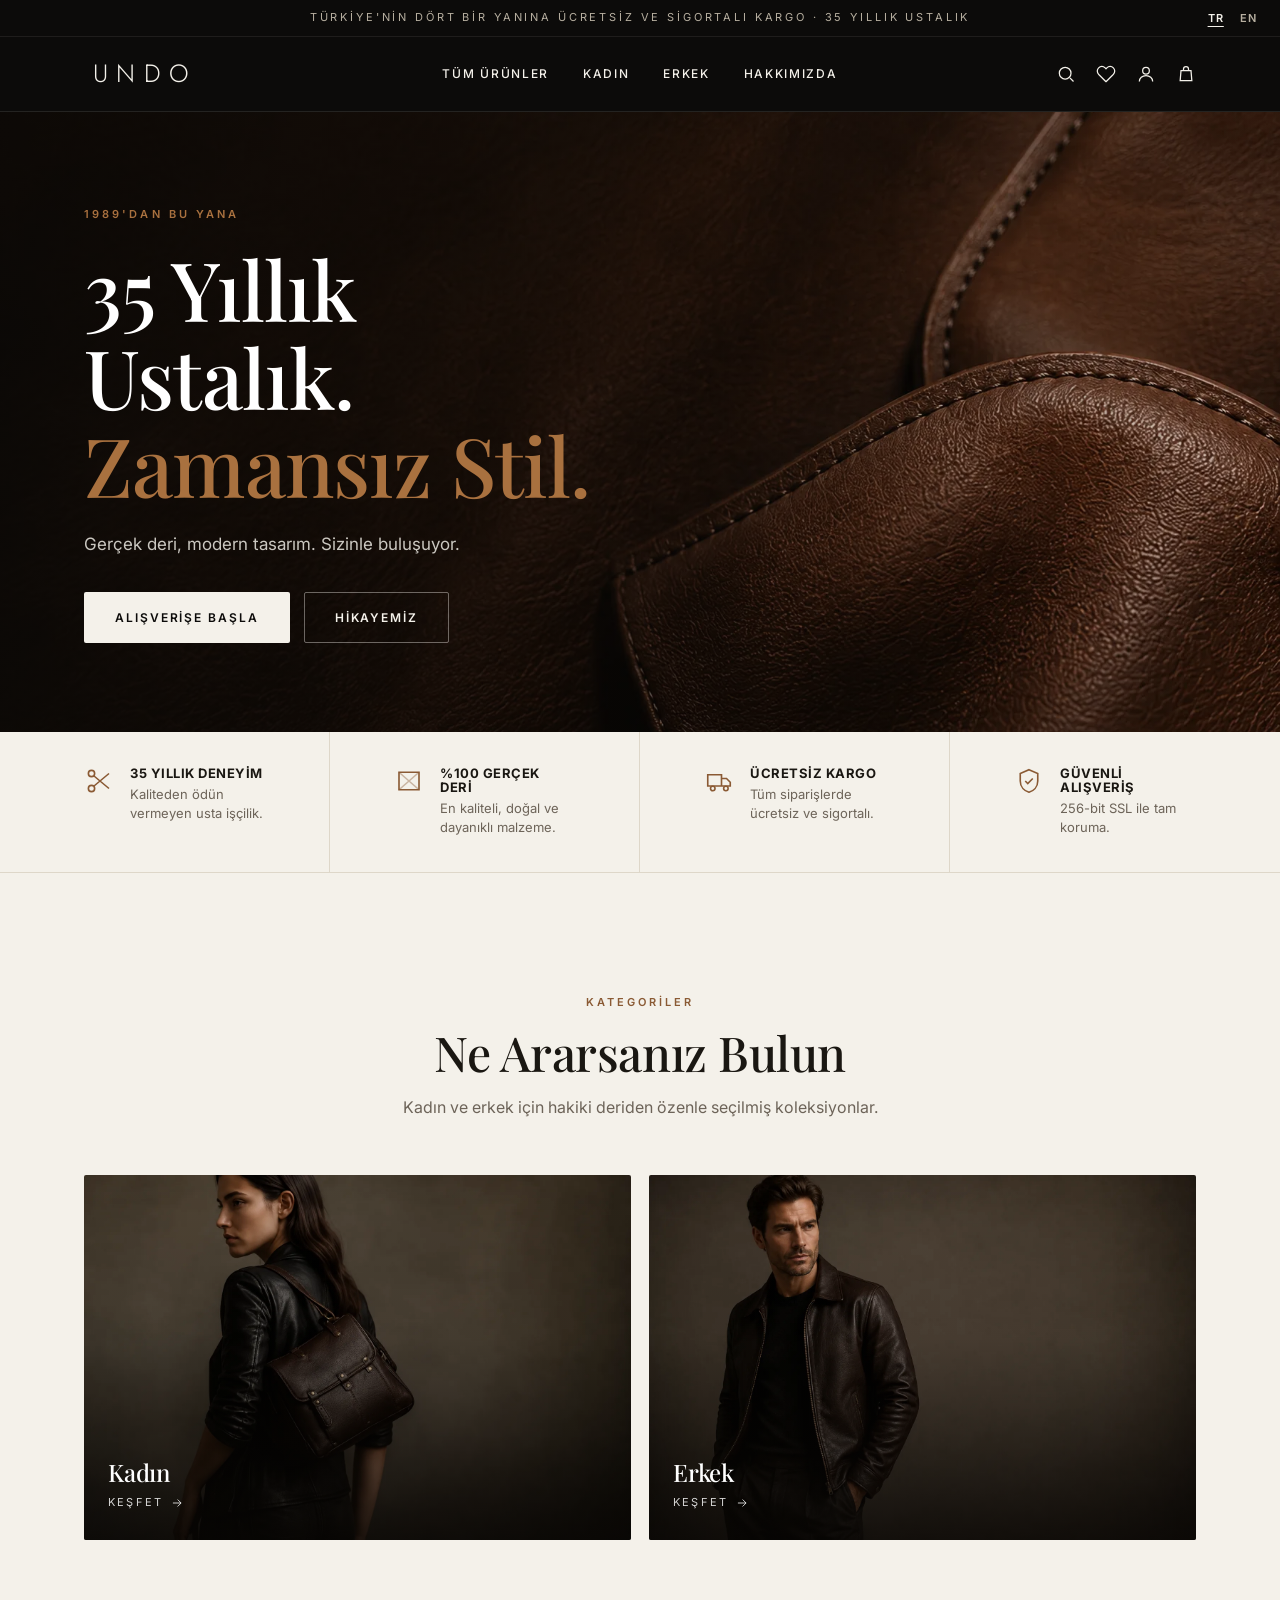
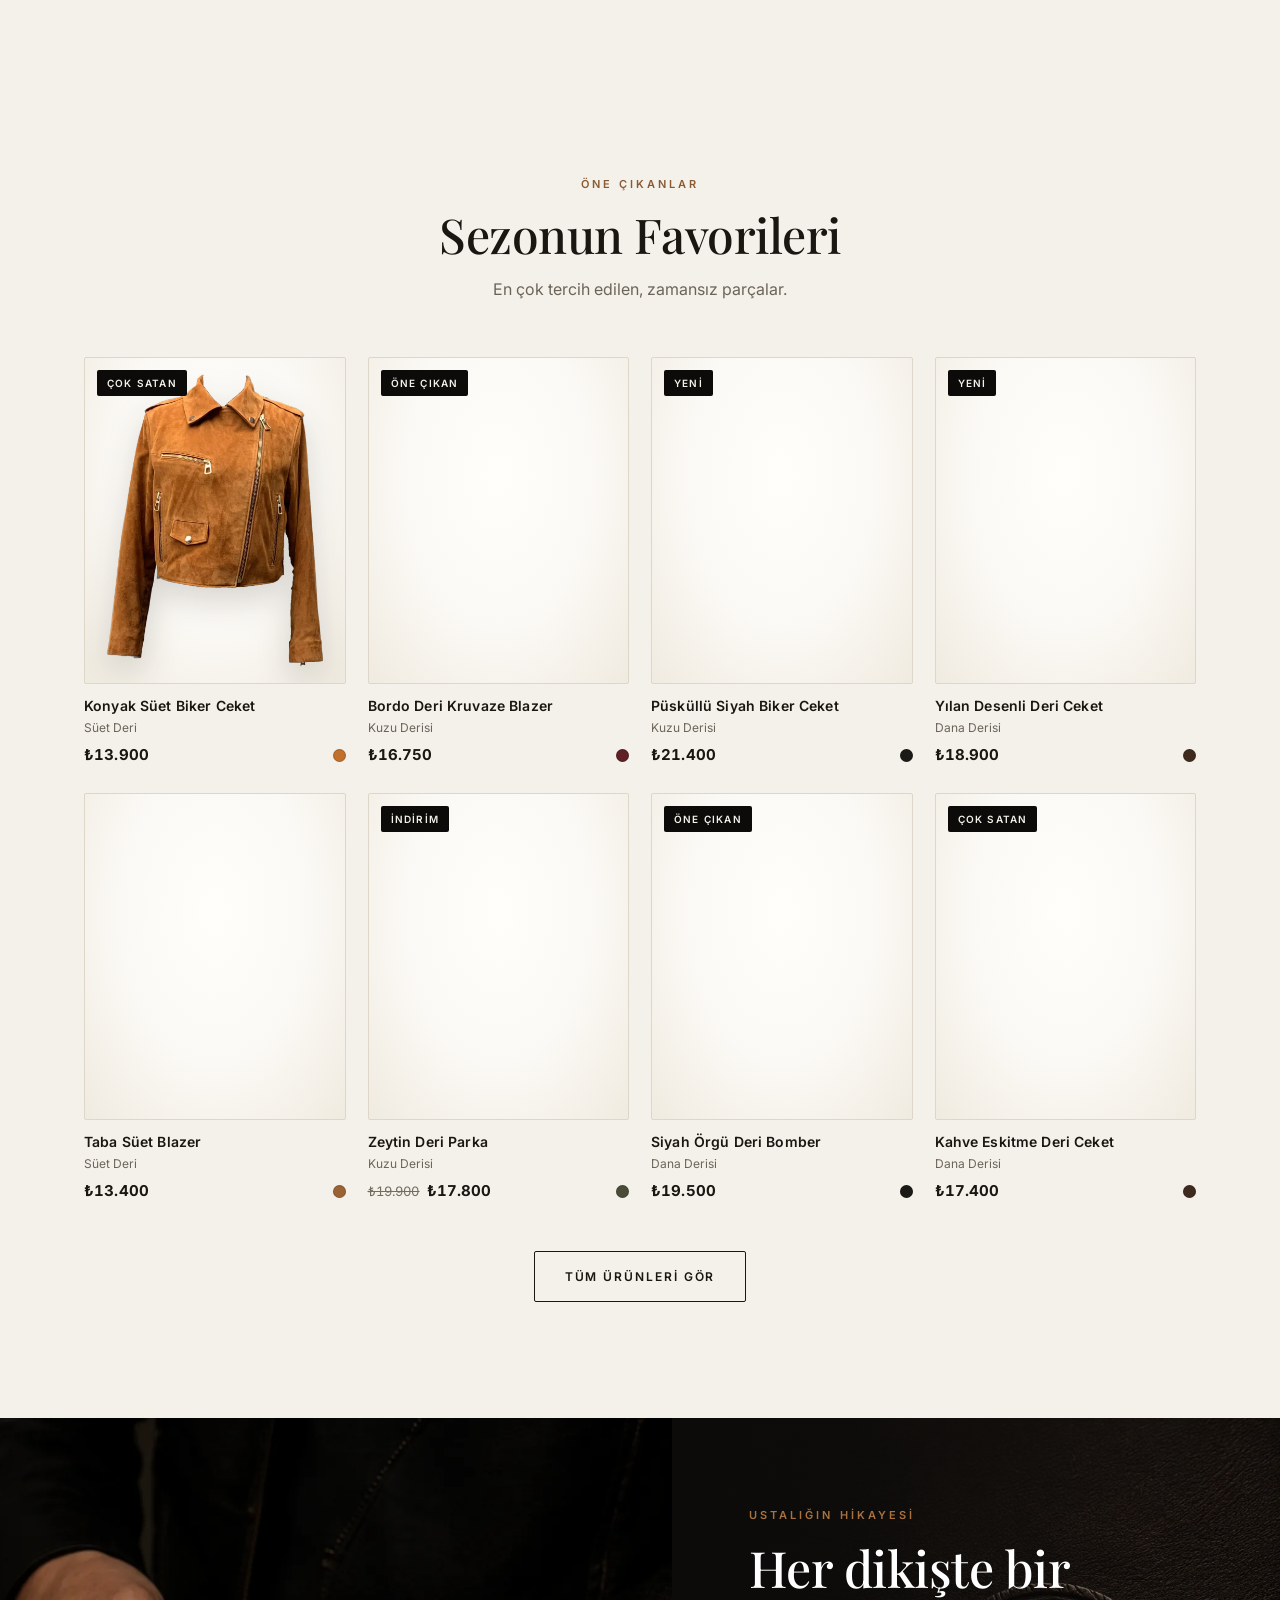
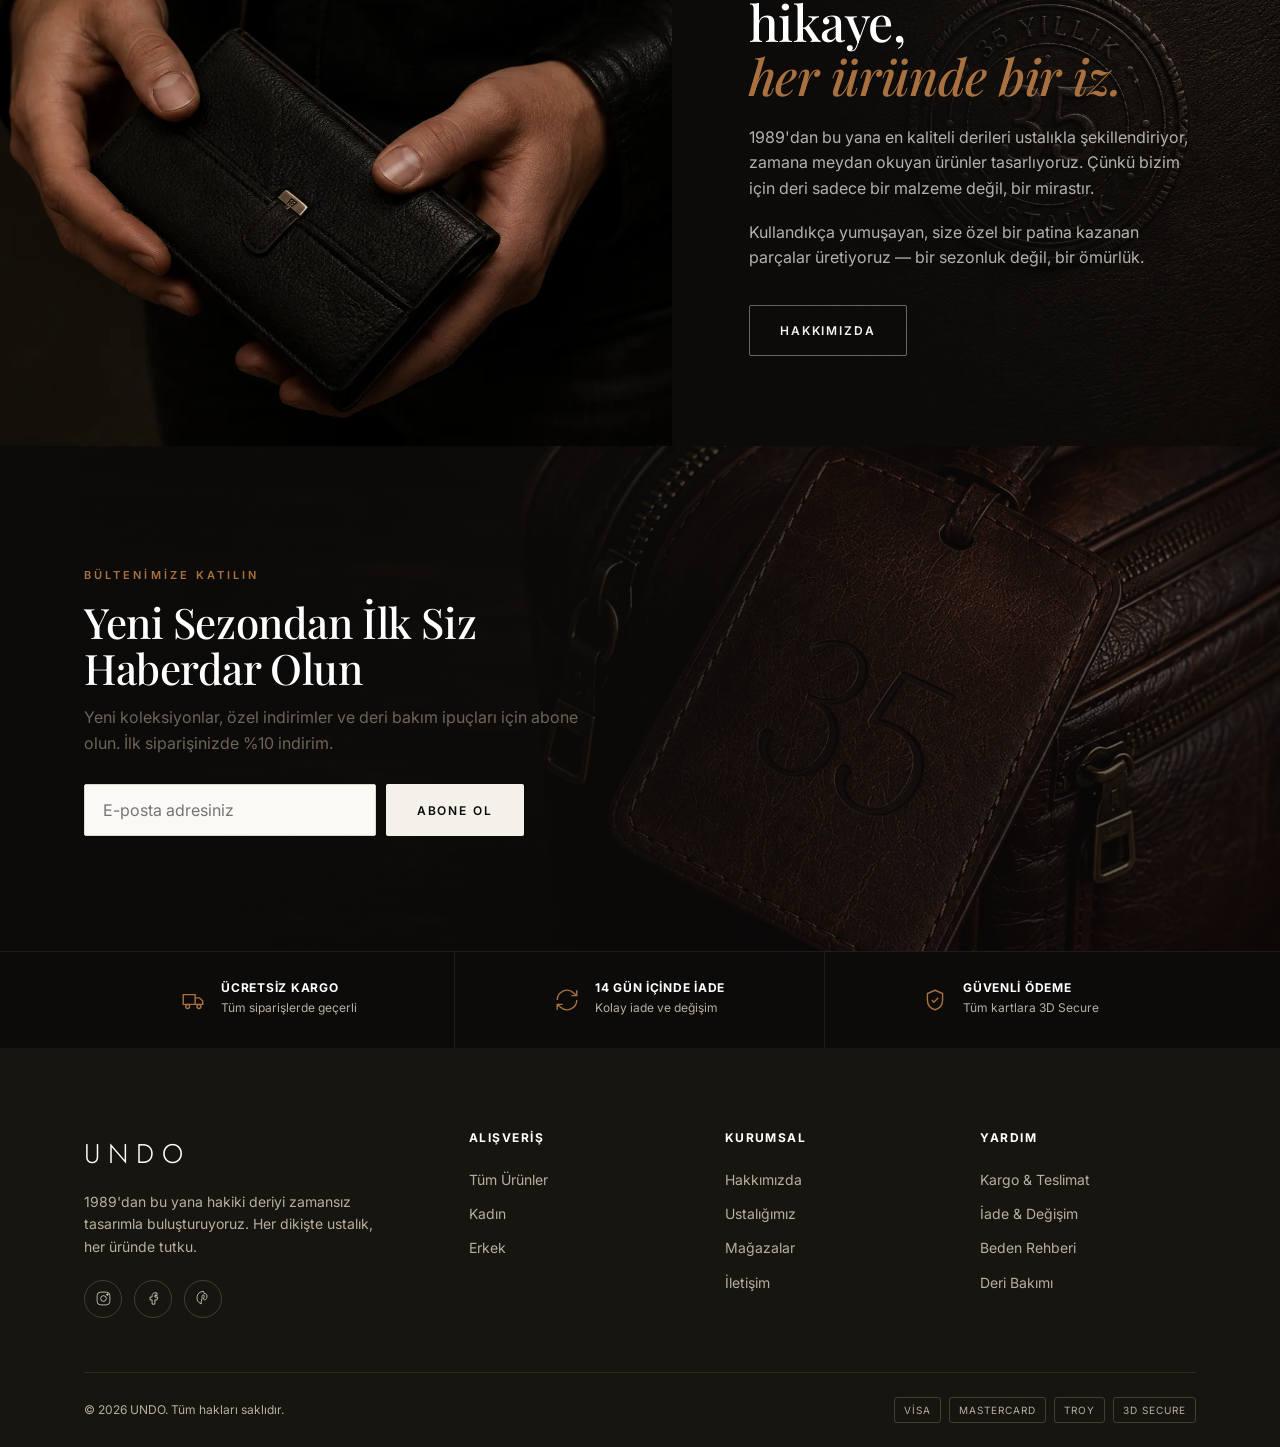
==== commit dfa82e1d: "Turkce ve Ingilizce dil destegi ekle" ====
--- a/index.html
+++ b/index.html
@@ -3,6 +3,7 @@
 <head>
 <meta charset="UTF-8">
 <meta name="viewport" content="width=device-width, initial-scale=1">
+<script src="js/i18n.js"></script>
 <title>UNDO — Hakiki Deri Ceket & Palto</title>
 <meta name="description" content="35 yıllık ustalık. Zamansız stil. Hakiki deriden el yapımı ceket, palto ve deri giyim koleksiyonu.">
 <link rel="icon" href="assets/favicon.svg" type="image/svg+xml">
--- a/css/style.css
+++ b/css/style.css
@@ -98,6 +98,15 @@
   padding: 9px 16px; border-bottom: 1px solid rgba(244,241,234,.08);
   color: var(--on-dark-soft);
 }
+/* Dil seçici */
+.topbar { position: relative; padding-inline: 96px; }
+.lang-switch { display: flex; align-items: center; gap: 2px; letter-spacing: .1em; }
+.topbar .lang-switch { position: absolute; top: 50%; right: 16px; transform: translateY(-50%); }
+.lang-switch button { padding: 2px 7px; font-size: 11px; font-weight: 600; letter-spacing: inherit; color: var(--on-dark-soft); transition: color .25s; }
+.lang-switch button:hover { color: var(--on-dark); }
+.lang-switch button.active { color: var(--on-dark); text-decoration: underline; text-underline-offset: 4px; }
+.mobile-nav .lang-switch { margin-top: 26px; gap: 8px; }
+.mobile-nav .lang-switch button { min-width: 44px; min-height: 44px; font-size: 13px; }
 .site-header {
   position: sticky; top: 0; z-index: 60;
   background: var(--ink); color: var(--on-dark);
@@ -754,6 +763,7 @@
 
 @media (max-width: 720px) {
   .topbar { letter-spacing: .12em; font-size: 10px; padding: 8px 12px; }
+  .topbar .lang-switch { display: none; }
   .shop-toolbar { flex-wrap: wrap; gap: 12px; }
   .result-count { order: 3; width: 100%; }
   .cart-row { grid-template-columns: 76px 1fr; }
@@ -880,5 +890,7 @@
 .size-chip.active { background: var(--ink); border-color: var(--ink); color: var(--on-dark); }
 .field label small { font-weight: 400; color: var(--text-mute); }
 @media (max-width: 720px) {
-  .pdp-section { grid-template-columns: 1fr; gap: 16px; padding: 28px 0; }
-}
+  .pdp-section { grid-template-columns: minmax(0, 1fr); gap: 16px; padding: 28px 0; }
+  .size-table th, .size-table td { padding: 11px 8px; }
+  .size-table thead th { letter-spacing: .04em; }
+}
